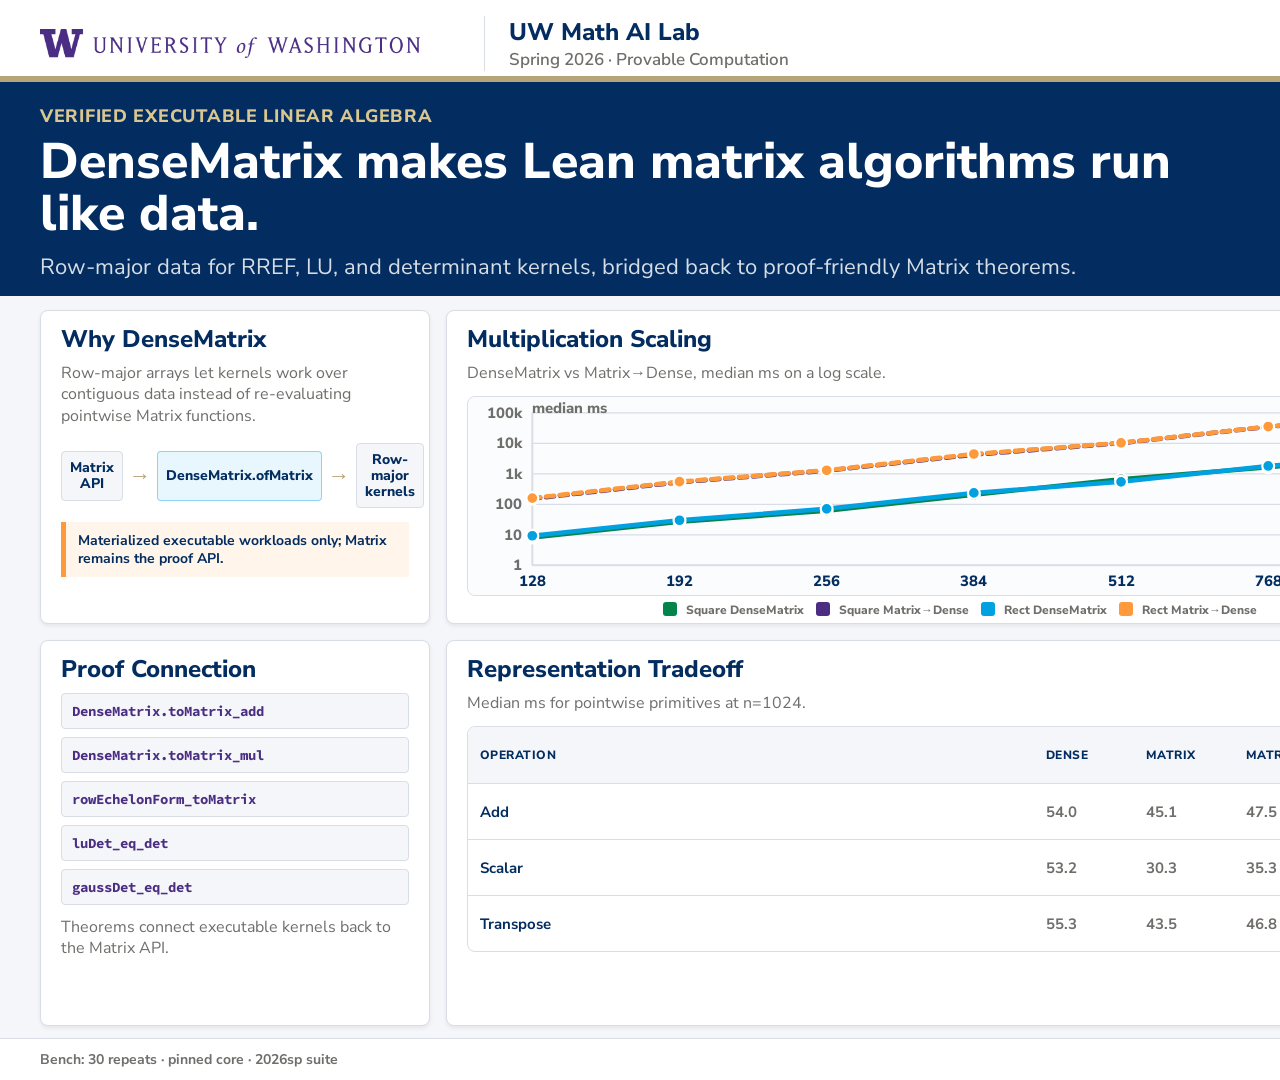
==== index.html @ 8cc52967 "Clarify tradeoff table units" ====
<!doctype html>
<html lang="en">
  <head>
    <meta charset="utf-8" />
    <meta name="viewport" content="width=device-width, initial-scale=1" />
    <title>DenseMatrix Poster, UW 2026 Spring</title>
    <link rel="stylesheet" href="./styles.css" />
  </head>
  <body>
    <main class="poster">
      <header class="topbar">
        <img
          class="uw-signature"
          src="./assets/uw-signature-left-purple.png"
          alt="University of Washington"
        />
        <div class="lab-block">
          <div class="lab-title">UW Math AI Lab</div>
          <div class="lab-meta">Spring 2026 · Provable Computation</div>
        </div>
      </header>

      <section class="hero">
        <div>
          <p class="eyebrow">Verified executable linear algebra</p>
          <h1>DenseMatrix makes Lean matrix algorithms run like data.</h1>
          <p class="subtitle">
            Row-major data for RREF, LU, and determinant kernels, bridged back
            to proof-friendly Matrix theorems.
          </p>
        </div>
        <div class="authors">
          <div class="authors-copy">
            <div class="authors-label">Team</div>
            <div>Annis Wu · Joseph Qian · Junye Ji · Veer Shukla</div>
            <div class="mentor">Mentor: Dhruv Bhatia</div>
          </div>
          <a
            class="poster-qr"
            href="https://jjyyy-jjy.github.io/uw-math-ai-densematrix-poster-2026sp/artifact.html"
            aria-label="Open the public DenseMatrix poster artifact"
          >
            <img src="./assets/public-artifact-qr.svg" alt="" />
            <span>Scan for artifact</span>
          </a>
        </div>
      </section>

      <section class="dashboard-grid">
        <article class="panel claim-panel">
          <h2>Why DenseMatrix</h2>
          <p>
            Row-major arrays let kernels work over contiguous data instead of
            re-evaluating pointwise Matrix functions.
          </p>
          <div class="pipeline" aria-label="DenseMatrix proof and execution pipeline">
            <div class="pipe-node">Matrix API</div>
            <div class="pipe-arrow">→</div>
            <div class="pipe-node accent">DenseMatrix.ofMatrix</div>
            <div class="pipe-arrow">→</div>
            <div class="pipe-node">Row-major kernels</div>
            <div class="pipe-arrow">→</div>
            <div class="pipe-node success">toMatrix theorems</div>
          </div>
          <div class="callout">
            Materialized executable workloads only; Matrix remains the proof API.
          </div>
        </article>

        <article class="panel chart-panel">
          <div class="section-head">
            <div>
              <h2>Multiplication Scaling</h2>
              <p>DenseMatrix vs Matrix→Dense, median ms on a log scale.</p>
            </div>
            <div id="speedup-range" class="metric-pill">--x</div>
          </div>
          <div id="comparison-chart" class="chart-shell"></div>
          <div class="legend">
            <span><i class="legend-square-dense"></i> Square DenseMatrix</span>
            <span><i class="legend-square-materialized"></i> Square Matrix→Dense</span>
            <span><i class="legend-rect-dense"></i> Rect DenseMatrix</span>
            <span><i class="legend-rect-materialized"></i> Rect Matrix→Dense</span>
          </div>
        </article>

        <article class="panel metrics-panel">
          <h2>Benchmark Scope</h2>
          <div class="metric-list">
            <div>
              <span class="metric-number" id="metric-records">--</span>
              <span class="metric-label">records</span>
            </div>
            <div>
              <span class="metric-number" id="metric-materialized">--</span>
              <span class="metric-label">materialized cases</span>
            </div>
            <div>
              <span class="metric-number" id="metric-max-size">--</span>
              <span class="metric-label">max rows</span>
            </div>
          </div>
          <table class="protocol-table">
            <tbody>
              <tr><th>Protocol</th><td>30 repeats · 5 warmups</td></tr>
              <tr><th>Sizes</th><td>16, 32, 64, 96, 128, 192, 256</td></tr>
              <tr><th>Stress</th><td>384, 512, 768, 1024</td></tr>
              <tr><th>Machine</th><td>pinned core · environment archived</td></tr>
            </tbody>
          </table>
        </article>

        <article class="panel theorem-panel">
          <h2>Proof Connection</h2>
          <div class="theorem-grid">
            <code>DenseMatrix.toMatrix_add</code>
            <code>DenseMatrix.toMatrix_mul</code>
            <code>rowEchelonForm_toMatrix</code>
            <code>luDet_eq_det</code>
            <code>gaussDet_eq_det</code>
          </div>
          <p>
            Theorems connect executable kernels back to the Matrix API.
          </p>
        </article>

        <article class="panel algorithms-panel">
          <div class="section-head">
            <div>
              <h2>Algorithm Kernels</h2>
              <p>Representative Rat kernels at n=128.</p>
            </div>
          </div>
          <div id="algorithm-table" class="algorithm-table"></div>
        </article>

        <article class="panel export-panel">
          <h2>Representation Tradeoff</h2>
          <p>Median ms for pointwise primitives at n=1024.</p>
          <div id="tradeoff-table" class="tradeoff-table"></div>
        </article>
      </section>

      <footer class="footer">
        <span id="source-line">No benchmark bundle loaded.</span>
      </footer>
    </main>

    <script src="./data/poster-data.js"></script>
    <script src="./poster.js"></script>
  </body>
</html>
---- styles.css ----
@import url("https://fonts.googleapis.com/css2?family=Nunito+Sans:wght@400;600;700;800&family=Source+Code+Pro:wght@500;600&display=swap");

:root {
  --uw-purple: #4b2e83;
  --uw-gold: #b7a57a;
  --cloud-blue: #00a1e0;
  --navy: #032d60;
  --cloud-gray: #f4f6f9;
  --white: #ffffff;
  --text: #032d60;
  --muted: #706e6b;
  --border: #d8dde6;
  --green: #04844b;
  --orange: #ff9a3c;
  --red: #c23934;
  --shadow: 0 2px 4px rgba(0, 0, 0, 0.07);
}

@page {
  size: 20in 11.25in;
  margin: 0;
}

* {
  box-sizing: border-box;
}

body {
  margin: 0;
  background: #d8dde6;
  color: var(--text);
  font-family: "Nunito Sans", Arial, sans-serif;
}

.poster {
  width: 1920px;
  height: 1080px;
  overflow: hidden;
  background: var(--white);
  display: grid;
  grid-template-rows: 82px 214px 1fr 42px;
}

.topbar {
  display: grid;
  grid-template-columns: 420px 1fr;
  align-items: center;
  gap: 24px;
  padding: 16px 40px;
  border-bottom: 6px solid var(--uw-gold);
  background: var(--white);
}

.uw-signature {
  width: 380px;
  height: auto;
  display: block;
}

.lab-block {
  padding-left: 24px;
  border-left: 1px solid var(--border);
}

.lab-title {
  font-size: 24px;
  font-weight: 800;
}

.lab-meta {
  font-size: 17px;
  color: var(--muted);
  font-weight: 600;
}

.metric-pill {
  min-width: 172px;
  height: 38px;
  display: inline-flex;
  align-items: center;
  justify-content: center;
  border: 1px solid var(--border);
  border-radius: 4px;
  background: var(--cloud-gray);
  color: var(--navy);
  font-size: 16px;
  font-weight: 800;
}

.hero {
  display: grid;
  grid-template-columns: 1fr 456px;
  gap: 38px;
  padding: 22px 40px 24px;
  background: var(--navy);
  color: var(--white);
}

.eyebrow {
  margin: 0 0 8px;
  color: #d9c78f;
  font-size: 18px;
  font-weight: 800;
  text-transform: uppercase;
  letter-spacing: 0.04em;
}

h1,
h2,
p {
  margin: 0;
}

h1 {
  max-width: 1160px;
  font-size: 50px;
  line-height: 1.03;
  font-weight: 800;
  letter-spacing: 0;
}

.subtitle {
  max-width: 1220px;
  margin-top: 14px;
  color: rgba(255, 255, 255, 0.84);
  font-size: 22px;
  line-height: 1.28;
}

.authors {
  align-self: end;
  display: grid;
  grid-template-columns: minmax(0, 1fr) 112px;
  align-items: center;
  gap: 16px;
  padding: 14px 18px;
  border: 1px solid rgba(255, 255, 255, 0.24);
  border-radius: 8px;
  background: rgba(255, 255, 255, 0.08);
  font-size: 19px;
  line-height: 1.28;
  font-weight: 700;
}

.authors-copy {
  min-width: 0;
}

.authors-label {
  margin-bottom: 5px;
  color: #d9c78f;
  font-size: 14px;
  font-weight: 800;
  text-transform: uppercase;
  letter-spacing: 0.05em;
}

.mentor {
  margin-top: 7px;
  color: rgba(255, 255, 255, 0.74);
  font-size: 18px;
  font-weight: 600;
}

.poster-qr {
  display: grid;
  gap: 6px;
  justify-items: center;
  color: rgba(255, 255, 255, 0.88);
  font-size: 11px;
  line-height: 1.05;
  font-weight: 800;
  text-align: center;
  text-decoration: none;
  text-transform: uppercase;
  letter-spacing: 0.04em;
}

.poster-qr img {
  width: 104px;
  height: 104px;
  padding: 5px;
  border: 1px solid rgba(255, 255, 255, 0.34);
  border-radius: 6px;
  background: var(--white);
}

.dashboard-grid {
  display: grid;
  grid-template-columns: 390px 1fr 390px;
  grid-template-rows: 314px minmax(0, 1fr);
  gap: 16px;
  padding: 14px 40px 12px;
  background: var(--cloud-gray);
}

.panel {
  min-width: 0;
  min-height: 0;
  border: 1px solid var(--border);
  border-radius: 8px;
  background: var(--white);
  box-shadow: var(--shadow);
  padding: 16px 20px;
  overflow: hidden;
}

.panel h2 {
  margin-bottom: 10px;
  color: var(--navy);
  font-size: 24px;
  line-height: 1.08;
  font-weight: 800;
}

.panel p {
  color: var(--muted);
  font-size: 16px;
  line-height: 1.34;
}

.claim-panel {
  grid-column: 1;
  grid-row: 1;
}

.chart-panel {
  grid-column: 2;
  grid-row: 1;
}

.metrics-panel {
  grid-column: 3;
  grid-row: 1;
}

.theorem-panel {
  grid-column: 1;
  grid-row: 2;
}

.algorithms-panel {
  grid-column: 3;
  grid-row: 2;
}

.export-panel {
  grid-column: 2;
  grid-row: 2;
}

.pipeline {
  display: grid;
  grid-template-columns: 1fr 22px 1.25fr 22px 1.1fr 22px 1.1fr;
  align-items: center;
  gap: 6px;
  margin: 16px 0 14px;
}

.pipe-node {
  min-height: 50px;
  display: flex;
  align-items: center;
  justify-content: center;
  padding: 8px;
  border: 1px solid var(--border);
  border-radius: 4px;
  background: var(--cloud-gray);
  color: var(--navy);
  font-size: 14px;
  line-height: 1.12;
  font-weight: 800;
  text-align: center;
}

.pipe-node.accent {
  border-color: rgba(0, 161, 224, 0.4);
  background: rgba(0, 161, 224, 0.09);
}

.pipe-node.success {
  border-color: rgba(4, 132, 75, 0.35);
  background: rgba(4, 132, 75, 0.08);
}

.pipe-arrow {
  color: var(--uw-gold);
  font-size: 22px;
  font-weight: 800;
  text-align: center;
}

.callout {
  padding: 10px 12px;
  border-left: 5px solid var(--orange);
  background: rgba(255, 154, 60, 0.1);
  color: var(--navy);
  font-size: 14px;
  line-height: 1.25;
  font-weight: 700;
}

.section-head {
  display: flex;
  align-items: flex-start;
  justify-content: space-between;
  gap: 18px;
}

.chart-shell {
  width: 100%;
  height: 200px;
  margin-top: 12px;
  border: 1px solid var(--border);
  border-radius: 8px;
  background: #fbfcfe;
}

.chart-shell svg {
  width: 100%;
  height: 100%;
  display: block;
}

.legend {
  display: flex;
  justify-content: center;
  gap: 12px;
  margin-top: 6px;
  color: var(--muted);
  font-size: 12px;
  font-weight: 800;
}

.legend i {
  width: 14px;
  height: 14px;
  display: inline-block;
  margin-right: 6px;
  border-radius: 3px;
  vertical-align: -2px;
}

.legend-square-dense {
  background: var(--green);
}

.legend-square-materialized {
  background: var(--uw-purple);
}

.legend-rect-dense {
  background: var(--cloud-blue);
}

.legend-rect-materialized {
  background: var(--orange);
}

.metric-list {
  display: grid;
  grid-template-columns: repeat(3, 1fr);
  gap: 8px;
  margin: 12px 0 14px;
}

.metric-list > div {
  min-width: 0;
  padding: 12px 7px;
  border: 1px solid var(--border);
  border-radius: 8px;
  background: var(--cloud-gray);
}

.metric-number {
  display: block;
  color: var(--uw-purple);
  font-size: 31px;
  line-height: 1;
  font-weight: 800;
}

.metric-label {
  display: block;
  margin-top: 5px;
  color: var(--muted);
  font-size: 11px;
  line-height: 1.12;
  font-weight: 800;
  text-transform: uppercase;
  letter-spacing: 0.04em;
}

.protocol-table {
  width: 100%;
  border-collapse: collapse;
  font-size: 14px;
  line-height: 1.25;
}

.protocol-table th,
.protocol-table td {
  padding: 7px 0;
  border-top: 1px solid var(--border);
  vertical-align: top;
}

.protocol-table th {
  width: 112px;
  color: var(--navy);
  font-weight: 800;
  text-align: left;
}

.protocol-table td {
  color: var(--muted);
  font-weight: 700;
}

.theorem-grid {
  display: grid;
  gap: 8px;
  margin: 10px 0 12px;
}

code,
pre {
  font-family: "Source Code Pro", ui-monospace, SFMono-Regular, Menlo, monospace;
}

.theorem-grid code {
  padding: 8px 10px;
  border: 1px solid var(--border);
  border-radius: 4px;
  background: var(--cloud-gray);
  color: var(--uw-purple);
  font-size: 14px;
  font-weight: 700;
}

.algorithm-table {
  margin-top: 8px;
}

.algorithm-row {
  display: grid;
  grid-template-columns: minmax(0, 1fr) 92px;
  gap: 10px;
  align-items: center;
  min-height: 38px;
  border-top: 1px solid var(--border);
  color: var(--muted);
  font-size: 15px;
  font-weight: 700;
}

.algorithm-row:first-child {
  border-top: 0;
}

.algorithm-row strong {
  color: var(--navy);
  overflow: hidden;
  text-overflow: ellipsis;
  white-space: nowrap;
}

.algorithm-row span {
  justify-self: end;
}

.tradeoff-table {
  margin-top: 12px;
  border: 1px solid var(--border);
  border-radius: 8px;
  overflow: hidden;
}

.tradeoff-row {
  display: grid;
  grid-template-columns: 1fr 92px 92px 112px 74px;
  gap: 8px;
  align-items: center;
  min-height: 56px;
  padding: 0 12px;
  border-top: 1px solid var(--border);
  color: var(--muted);
  font-size: 15px;
  font-weight: 700;
}

.tradeoff-row:first-child {
  border-top: 0;
  background: var(--cloud-gray);
  color: var(--navy);
  font-size: 12px;
  font-weight: 800;
  text-transform: uppercase;
  letter-spacing: 0.04em;
}

.tradeoff-row strong {
  color: var(--navy);
}

.footer {
  display: flex;
  align-items: center;
  justify-content: space-between;
  gap: 24px;
  padding: 0 40px;
  border-top: 1px solid var(--border);
  color: var(--muted);
  font-size: 14px;
  font-weight: 700;
  background: var(--white);
}

.artifact-body {
  min-height: 100vh;
  background: var(--cloud-gray);
}

.artifact-page {
  max-width: 1160px;
  margin: 0 auto;
  padding: 32px;
  color: var(--navy);
}

.artifact-header {
  display: grid;
  grid-template-columns: 390px 1fr;
  align-items: center;
  gap: 32px;
  padding: 22px 26px;
  border-bottom: 6px solid var(--uw-gold);
  border-radius: 8px 8px 0 0;
  background: var(--white);
  box-shadow: var(--shadow);
}

.artifact-hero {
  padding: 44px 48px;
  background: var(--navy);
  color: var(--white);
}

.artifact-hero h1 {
  max-width: 900px;
}

.artifact-links {
  display: grid;
  grid-template-columns: repeat(3, 1fr);
  gap: 16px;
  padding: 24px;
  border: 1px solid var(--border);
  border-top: 0;
  border-radius: 0 0 8px 8px;
  background: var(--white);
  box-shadow: var(--shadow);
}

.artifact-links a {
  min-height: 132px;
  display: grid;
  align-content: start;
  gap: 12px;
  padding: 18px;
  border: 1px solid var(--border);
  border-radius: 8px;
  background: var(--cloud-gray);
  color: var(--navy);
  text-decoration: none;
}

.artifact-links strong {
  font-size: 22px;
  line-height: 1.1;
}

.artifact-links span {
  color: var(--muted);
  font-size: 16px;
  line-height: 1.32;
  font-weight: 700;
}

@media (max-width: 760px) {
  .artifact-page {
    padding: 12px;
  }

  .artifact-header {
    grid-template-columns: 1fr;
    gap: 14px;
    padding: 18px;
  }

  .artifact-header .uw-signature {
    width: min(100%, 340px);
  }

  .artifact-hero {
    padding: 28px 20px;
  }

  .artifact-hero h1 {
    font-size: 38px;
    line-height: 1.06;
  }

  .artifact-hero .subtitle {
    font-size: 19px;
  }

  .artifact-links {
    grid-template-columns: 1fr;
    padding: 16px;
  }

  .artifact-links a {
    min-height: 106px;
  }
}

@media print {
  body {
    background: var(--white);
  }

  .poster {
    width: 20in;
    height: 11.25in;
  }
}
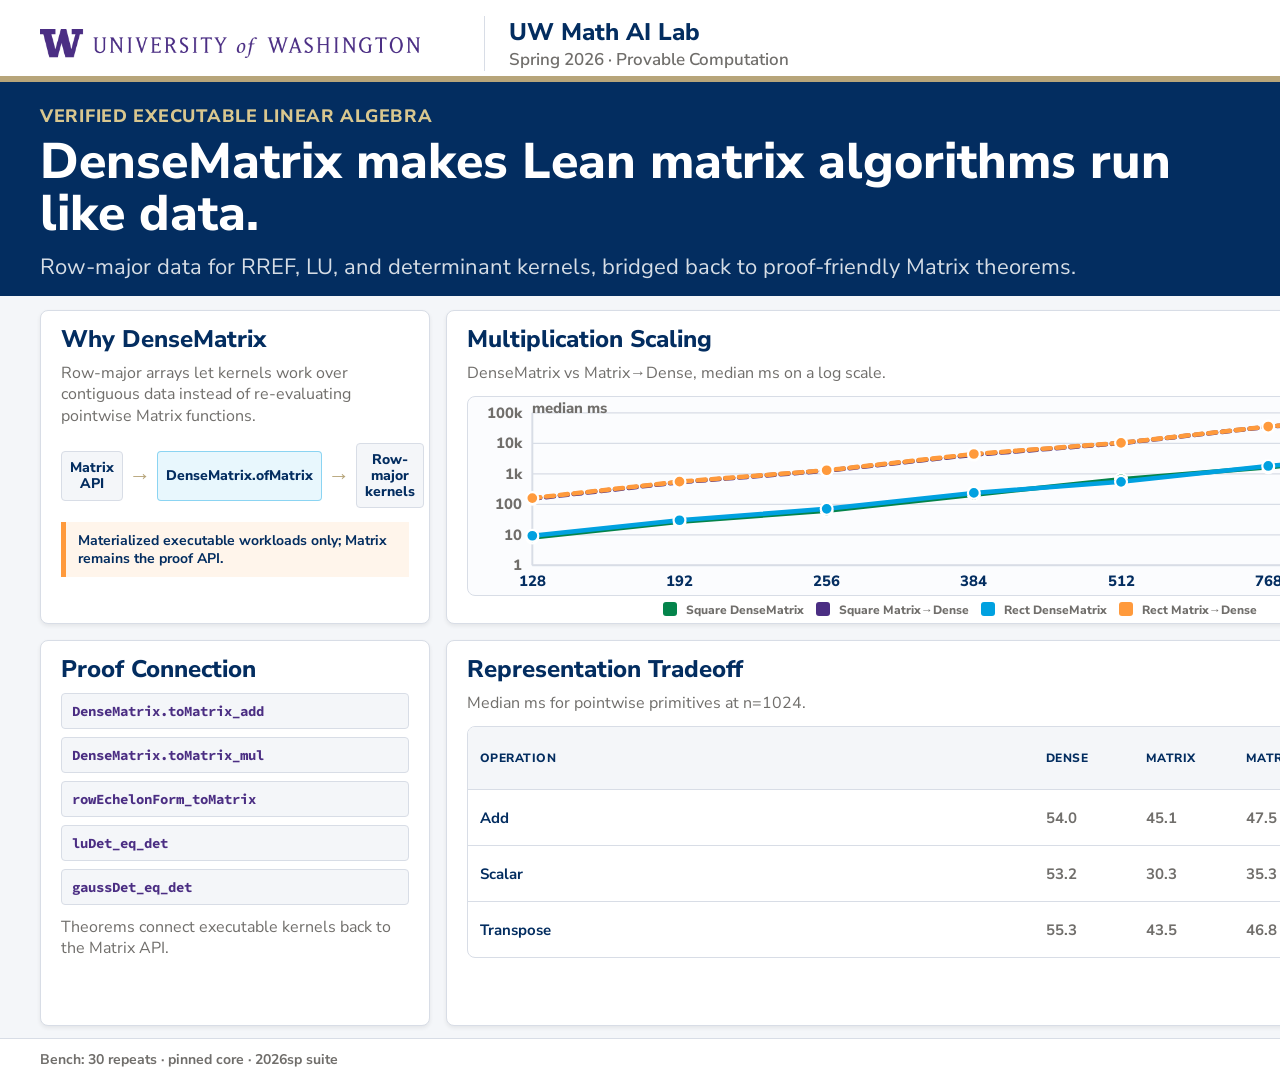
==== commit 0d0d97fb: "Clarify algorithm kernel wording" ====
--- a/index.html
+++ b/index.html
@@ -128,7 +128,7 @@
           <div class="section-head">
             <div>
               <h2>Algorithm Kernels</h2>
-              <p>Representative Rat kernels at n=128.</p>
+              <p>Representative rational kernels at n=128.</p>
             </div>
           </div>
           <div id="algorithm-table" class="algorithm-table"></div>
--- a/styles.css
+++ b/styles.css
@@ -494,7 +494,11 @@
   background: var(--cloud-gray);
   color: var(--navy);
   font-size: 12px;
-  font-weight: 800;
+  line-height: 1.18;
+  font-weight: 800;
+  min-height: 62px;
+  padding-top: 8px;
+  padding-bottom: 8px;
   text-transform: uppercase;
   letter-spacing: 0.04em;
 }
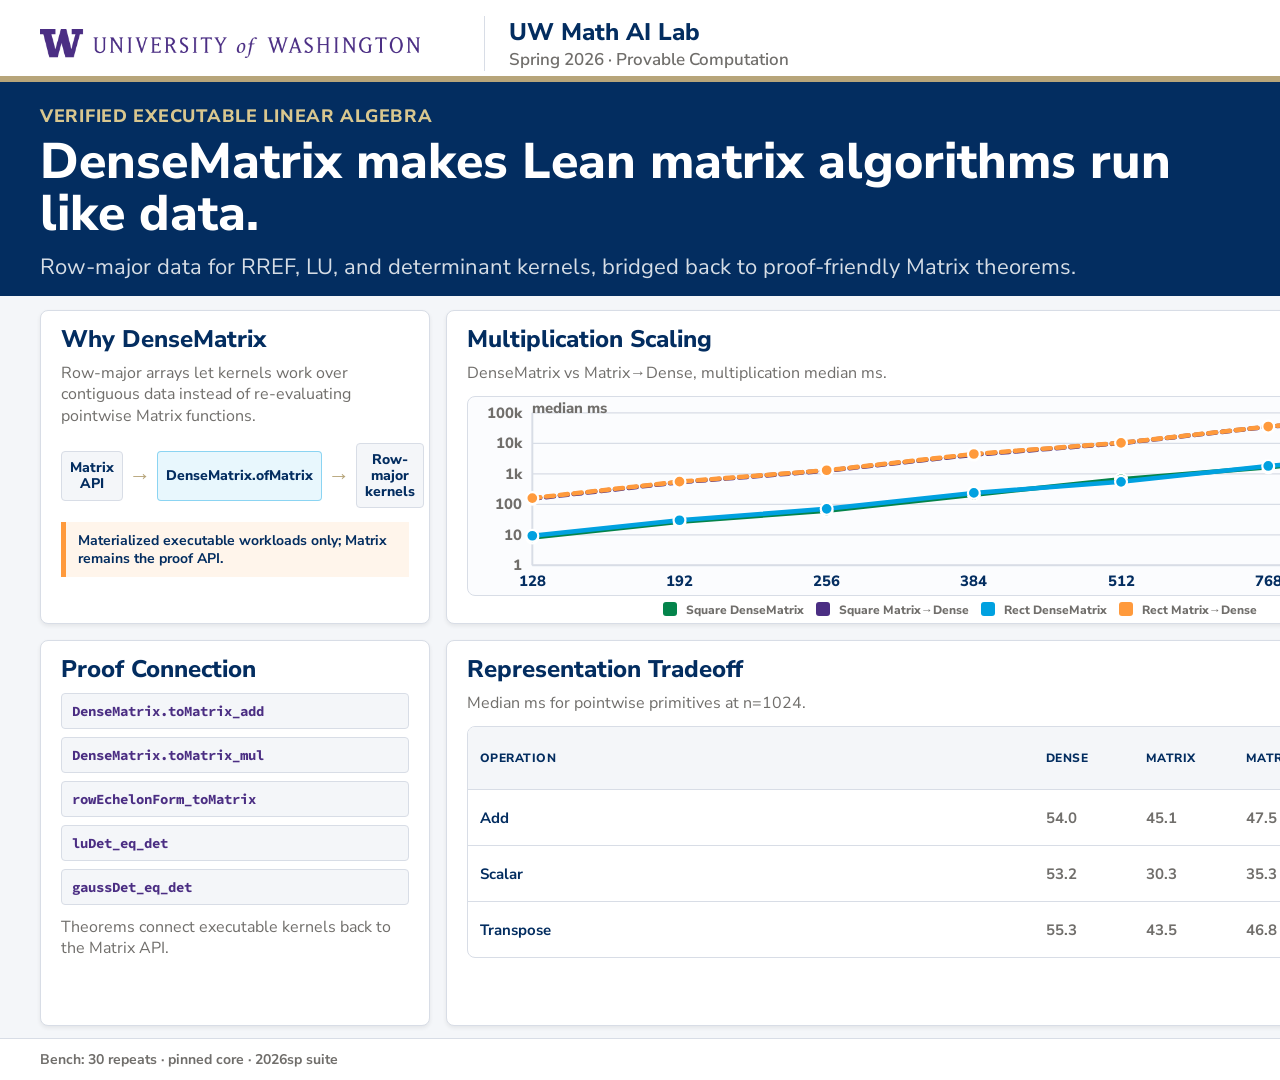
==== commit 2324782e: "Clarify multiplication chart subtitle" ====
--- a/index.html
+++ b/index.html
@@ -71,7 +71,7 @@
           <div class="section-head">
             <div>
               <h2>Multiplication Scaling</h2>
-              <p>DenseMatrix vs Matrix→Dense, median ms on a log scale.</p>
+              <p>DenseMatrix vs Matrix→Dense, multiplication median ms.</p>
             </div>
             <div id="speedup-range" class="metric-pill">--x</div>
           </div>
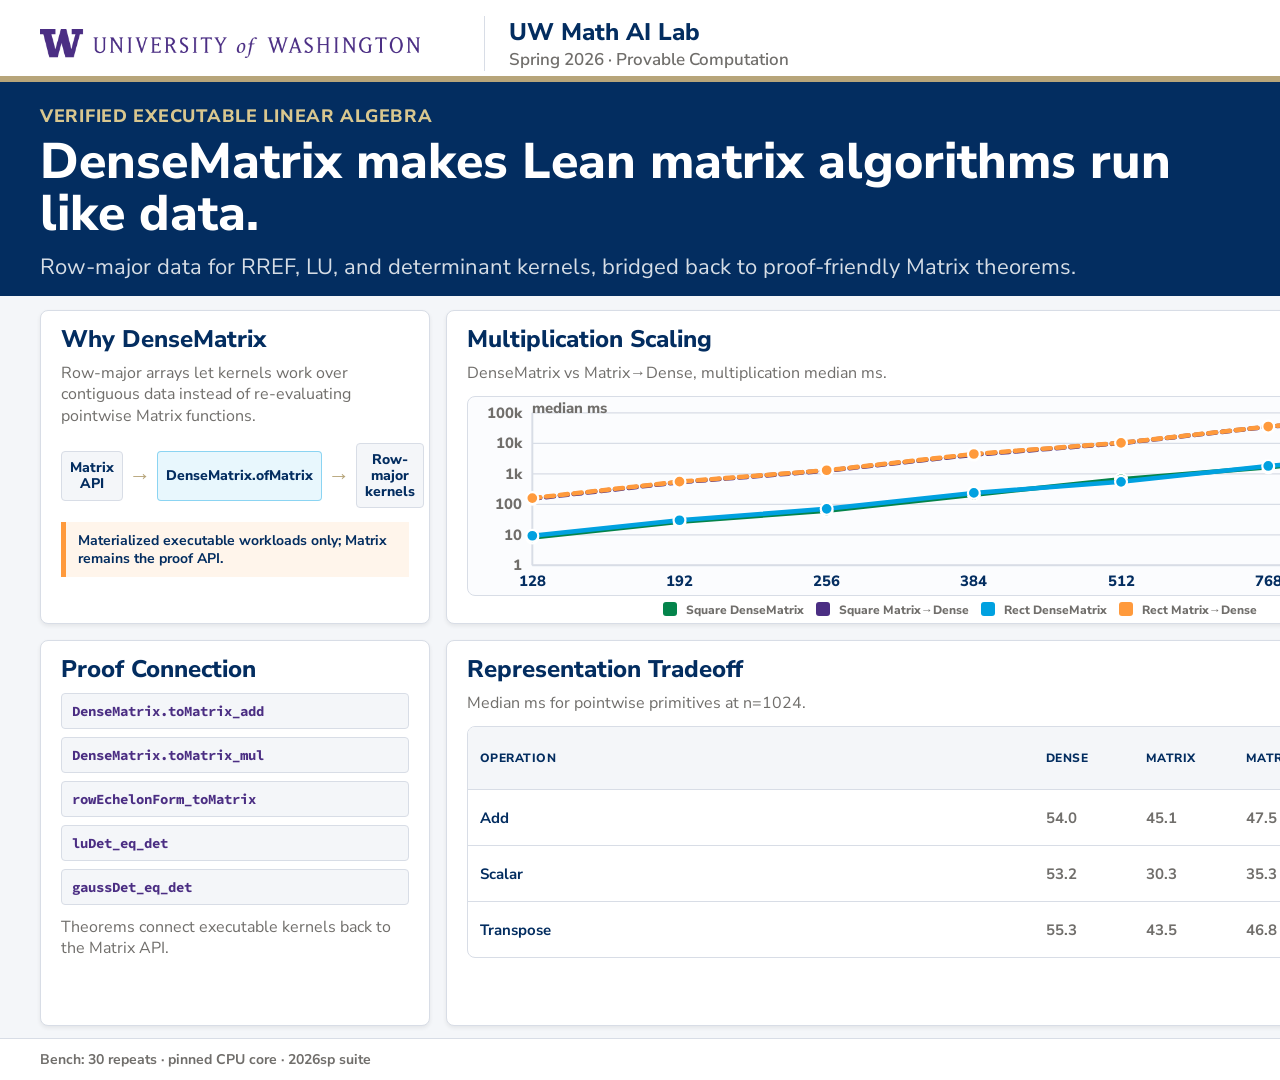
==== commit 96bc13d2: "Clarify max extent metric" ====
--- a/index.html
+++ b/index.html
@@ -97,7 +97,7 @@
             </div>
             <div>
               <span class="metric-number" id="metric-max-size">--</span>
-              <span class="metric-label">max rows</span>
+              <span class="metric-label">max extent</span>
             </div>
           </div>
           <table class="protocol-table">
@@ -105,7 +105,7 @@
               <tr><th>Protocol</th><td>30 repeats · 5 warmups</td></tr>
               <tr><th>Sizes</th><td>16, 32, 64, 96, 128, 192, 256</td></tr>
               <tr><th>Stress</th><td>384, 512, 768, 1024</td></tr>
-              <tr><th>Machine</th><td>pinned core · environment archived</td></tr>
+              <tr><th>Machine</th><td>pinned CPU core · archived environment</td></tr>
             </tbody>
           </table>
         </article>
--- a/styles.css
+++ b/styles.css
@@ -406,7 +406,7 @@
 }
 
 .protocol-table th {
-  width: 112px;
+  width: 92px;
   color: var(--navy);
   font-weight: 800;
   text-align: left;
@@ -414,6 +414,7 @@
 
 .protocol-table td {
   color: var(--muted);
+  font-size: 13px;
   font-weight: 700;
 }
 
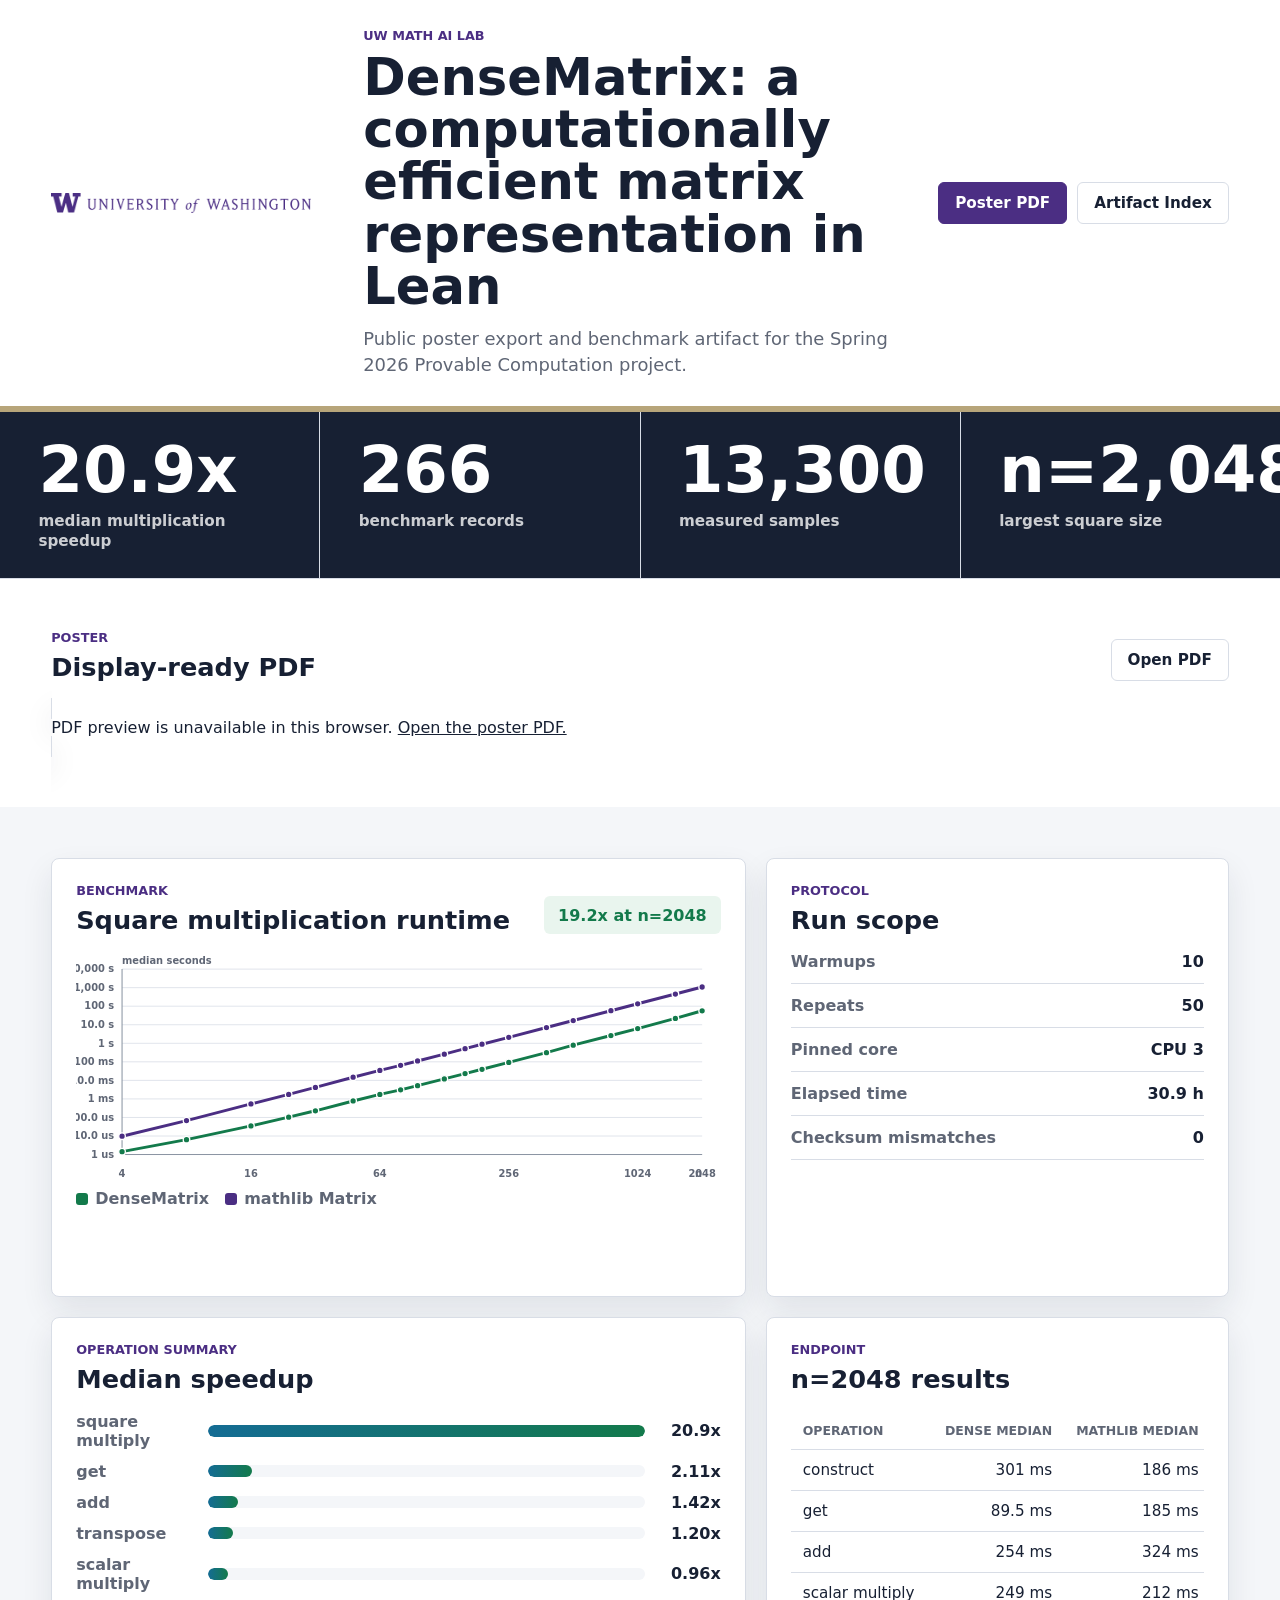
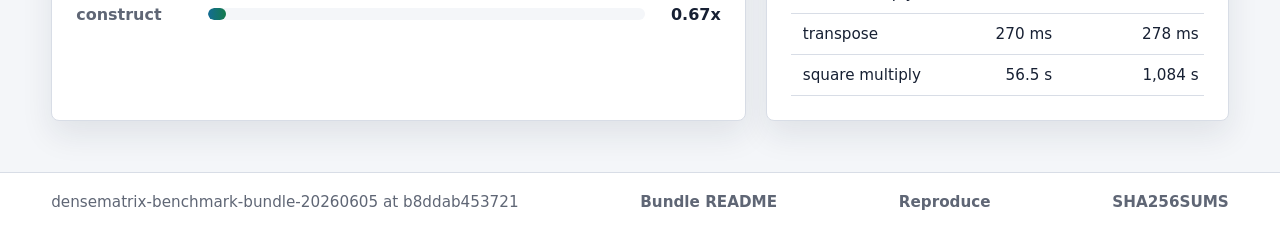
==== commit 9ca2dd21: "Refactor styles.css: Update color variables, improve layout, and enhance typography for better reada" ====
--- a/index.html
+++ b/index.html
@@ -7,144 +7,110 @@
     <link rel="stylesheet" href="./styles.css" />
   </head>
   <body>
-    <main class="poster">
-      <header class="topbar">
-        <img
-          class="uw-signature"
-          src="./assets/uw-signature-left-purple.png"
-          alt="University of Washington"
-        />
-        <div class="lab-block">
-          <div class="lab-title">UW Math AI Lab</div>
-          <div class="lab-meta">Spring 2026 · Provable Computation</div>
+    <header class="site-header">
+      <img
+        class="uw-signature"
+        src="./assets/uw-signature-left-purple.png"
+        alt="University of Washington"
+      />
+      <div class="header-copy">
+        <p class="eyebrow">UW Math AI Lab</p>
+        <h1>DenseMatrix: a computationally efficient matrix representation in Lean</h1>
+        <p class="lead">
+          Public poster export and benchmark artifact for the Spring 2026
+          Provable Computation project.
+        </p>
+      </div>
+      <nav class="header-actions" aria-label="Primary links">
+        <a class="button primary" href="./densematrix-poster-2026sp.pdf">Poster PDF</a>
+        <a class="button" href="./artifact.html">Artifact Index</a>
+      </nav>
+    </header>
+
+    <main>
+      <section class="summary-band" aria-label="Benchmark summary">
+        <div class="metric">
+          <span id="metric-speedup">--x</span>
+          <strong>median multiplication speedup</strong>
         </div>
-      </header>
-
-      <section class="hero">
-        <div>
-          <p class="eyebrow">Verified executable linear algebra</p>
-          <h1>DenseMatrix makes Lean matrix algorithms run like data.</h1>
-          <p class="subtitle">
-            Row-major data for RREF, LU, and determinant kernels, bridged back
-            to proof-friendly Matrix theorems.
-          </p>
+        <div class="metric">
+          <span id="metric-records">--</span>
+          <strong>benchmark records</strong>
         </div>
-        <div class="authors">
-          <div class="authors-copy">
-            <div class="authors-label">Team</div>
-            <div>Annis Wu · Joseph Qian · Junye Ji · Veer Shukla</div>
-            <div class="mentor">Mentor: Dhruv Bhatia</div>
-          </div>
-          <a
-            class="poster-qr"
-            href="https://jjyyy-jjy.github.io/uw-math-ai-densematrix-poster-2026sp/artifact.html"
-            aria-label="Open the public DenseMatrix poster artifact"
-          >
-            <img src="./assets/public-artifact-qr.svg" alt="" />
-            <span>Scan for artifact</span>
-          </a>
+        <div class="metric">
+          <span id="metric-samples">--</span>
+          <strong>measured samples</strong>
+        </div>
+        <div class="metric">
+          <span id="metric-max-n">--</span>
+          <strong>largest square size</strong>
         </div>
       </section>
 
-      <section class="dashboard-grid">
-        <article class="panel claim-panel">
-          <h2>Why DenseMatrix</h2>
+      <section class="poster-frame" aria-label="Poster preview">
+        <div class="section-heading">
+          <div>
+            <p class="eyebrow">Poster</p>
+            <h2>Display-ready PDF</h2>
+          </div>
+          <a class="button" href="./densematrix-poster-2026sp.pdf">Open PDF</a>
+        </div>
+        <object
+          class="pdf-object"
+          data="./densematrix-poster-2026sp.pdf"
+          type="application/pdf"
+        >
           <p>
-            Row-major arrays let kernels work over contiguous data instead of
-            re-evaluating pointwise Matrix functions.
+            PDF preview is unavailable in this browser.
+            <a href="./densematrix-poster-2026sp.pdf">Open the poster PDF.</a>
           </p>
-          <div class="pipeline" aria-label="DenseMatrix proof and execution pipeline">
-            <div class="pipe-node">Matrix API</div>
-            <div class="pipe-arrow">→</div>
-            <div class="pipe-node accent">DenseMatrix.ofMatrix</div>
-            <div class="pipe-arrow">→</div>
-            <div class="pipe-node">Row-major kernels</div>
-            <div class="pipe-arrow">→</div>
-            <div class="pipe-node success">toMatrix theorems</div>
+        </object>
+      </section>
+
+      <section class="content-grid" aria-label="Benchmark details">
+        <article class="panel wide-panel">
+          <div class="section-heading">
+            <div>
+              <p class="eyebrow">Benchmark</p>
+              <h2>Square multiplication runtime</h2>
+            </div>
+            <span id="metric-endpoint" class="status-pill">--x at n=2048</span>
           </div>
-          <div class="callout">
-            Materialized executable workloads only; Matrix remains the proof API.
-          </div>
+          <div id="runtime-chart" class="chart-shell"></div>
         </article>
 
-        <article class="panel chart-panel">
-          <div class="section-head">
-            <div>
-              <h2>Multiplication Scaling</h2>
-              <p>DenseMatrix vs Matrix→Dense, multiplication median ms.</p>
-            </div>
-            <div id="speedup-range" class="metric-pill">--x</div>
-          </div>
-          <div id="comparison-chart" class="chart-shell"></div>
-          <div class="legend">
-            <span><i class="legend-square-dense"></i> Square DenseMatrix</span>
-            <span><i class="legend-square-materialized"></i> Square Matrix→Dense</span>
-            <span><i class="legend-rect-dense"></i> Rect DenseMatrix</span>
-            <span><i class="legend-rect-materialized"></i> Rect Matrix→Dense</span>
-          </div>
+        <article class="panel">
+          <p class="eyebrow">Protocol</p>
+          <h2>Run scope</h2>
+          <dl class="fact-list">
+            <div><dt>Warmups</dt><dd id="fact-warmups">--</dd></div>
+            <div><dt>Repeats</dt><dd id="fact-repeats">--</dd></div>
+            <div><dt>Pinned core</dt><dd id="fact-core">--</dd></div>
+            <div><dt>Elapsed time</dt><dd id="fact-hours">--</dd></div>
+            <div><dt>Checksum mismatches</dt><dd id="fact-mismatches">--</dd></div>
+          </dl>
         </article>
 
-        <article class="panel metrics-panel">
-          <h2>Benchmark Scope</h2>
-          <div class="metric-list">
-            <div>
-              <span class="metric-number" id="metric-records">--</span>
-              <span class="metric-label">records</span>
-            </div>
-            <div>
-              <span class="metric-number" id="metric-materialized">--</span>
-              <span class="metric-label">materialized cases</span>
-            </div>
-            <div>
-              <span class="metric-number" id="metric-max-size">--</span>
-              <span class="metric-label">max extent</span>
-            </div>
-          </div>
-          <table class="protocol-table">
-            <tbody>
-              <tr><th>Protocol</th><td>30 repeats · 5 warmups</td></tr>
-              <tr><th>Sizes</th><td>16, 32, 64, 96, 128, 192, 256</td></tr>
-              <tr><th>Stress</th><td>384, 512, 768, 1024</td></tr>
-              <tr><th>Machine</th><td>pinned CPU core · archived environment</td></tr>
-            </tbody>
-          </table>
+        <article class="panel">
+          <p class="eyebrow">Operation summary</p>
+          <h2>Median speedup</h2>
+          <div id="operation-summary" class="bar-list"></div>
         </article>
 
-        <article class="panel theorem-panel">
-          <h2>Proof Connection</h2>
-          <div class="theorem-grid">
-            <code>DenseMatrix.toMatrix_add</code>
-            <code>DenseMatrix.toMatrix_mul</code>
-            <code>rowEchelonForm_toMatrix</code>
-            <code>luDet_eq_det</code>
-            <code>gaussDet_eq_det</code>
-          </div>
-          <p>
-            Theorems connect executable kernels back to the Matrix API.
-          </p>
-        </article>
-
-        <article class="panel algorithms-panel">
-          <div class="section-head">
-            <div>
-              <h2>Algorithm Kernels</h2>
-              <p>Representative rational kernels at n=128.</p>
-            </div>
-          </div>
-          <div id="algorithm-table" class="algorithm-table"></div>
-        </article>
-
-        <article class="panel export-panel">
-          <h2>Representation Tradeoff</h2>
-          <p>Median ms for pointwise primitives at n=1024.</p>
-          <div id="tradeoff-table" class="tradeoff-table"></div>
+        <article class="panel wide-panel">
+          <p class="eyebrow">Endpoint</p>
+          <h2>n=2048 results</h2>
+          <div id="endpoint-table" class="table-wrap"></div>
         </article>
       </section>
+    </main>
 
-      <footer class="footer">
-        <span id="source-line">No benchmark bundle loaded.</span>
-      </footer>
-    </main>
+    <footer class="site-footer">
+      <span id="source-line">Loading benchmark artifact.</span>
+      <a href="./densematrix-benchmark-bundle-20260605/README.md">Bundle README</a>
+      <a href="./REPRODUCE.md">Reproduce</a>
+      <a href="./SHA256SUMS">SHA256SUMS</a>
+    </footer>
 
     <script src="./data/poster-data.js"></script>
     <script src="./poster.js"></script>
--- a/styles.css
+++ b/styles.css
@@ -1,108 +1,79 @@
-@import url("https://fonts.googleapis.com/css2?family=Nunito+Sans:wght@400;600;700;800&family=Source+Code+Pro:wght@500;600&display=swap");
-
 :root {
-  --uw-purple: #4b2e83;
-  --uw-gold: #b7a57a;
-  --cloud-blue: #00a1e0;
-  --navy: #032d60;
-  --cloud-gray: #f4f6f9;
-  --white: #ffffff;
-  --text: #032d60;
-  --muted: #706e6b;
-  --border: #d8dde6;
-  --green: #04844b;
-  --orange: #ff9a3c;
-  --red: #c23934;
-  --shadow: 0 2px 4px rgba(0, 0, 0, 0.07);
-}
-
-@page {
-  size: 20in 11.25in;
-  margin: 0;
+  --purple: #4b2e83;
+  --gold: #b7a57a;
+  --ink: #172033;
+  --muted: #5f6675;
+  --paper: #ffffff;
+  --wash: #f4f6f9;
+  --line: #d8dde6;
+  --green: #137a4b;
+  --blue: #146c94;
+  --orange: #b86b16;
+  --red: #b42318;
+  --shadow: 0 14px 32px rgba(23, 32, 51, 0.09);
 }
 
 * {
   box-sizing: border-box;
 }
 
+html {
+  background: var(--wash);
+}
+
 body {
   margin: 0;
-  background: #d8dde6;
-  color: var(--text);
-  font-family: "Nunito Sans", Arial, sans-serif;
-}
-
-.poster {
-  width: 1920px;
-  height: 1080px;
-  overflow: hidden;
-  background: var(--white);
-  display: grid;
-  grid-template-rows: 82px 214px 1fr 42px;
-}
-
-.topbar {
-  display: grid;
-  grid-template-columns: 420px 1fr;
-  align-items: center;
-  gap: 24px;
-  padding: 16px 40px;
-  border-bottom: 6px solid var(--uw-gold);
-  background: var(--white);
+  color: var(--ink);
+  font-family:
+    Inter, ui-sans-serif, system-ui, -apple-system, BlinkMacSystemFont, "Segoe UI",
+    sans-serif;
+  letter-spacing: 0;
+}
+
+a {
+  color: inherit;
+}
+
+code {
+  padding: 2px 5px;
+  border: 1px solid var(--line);
+  border-radius: 4px;
+  background: var(--wash);
+  font-family: ui-monospace, SFMono-Regular, Menlo, Consolas, monospace;
+  font-size: 0.92em;
+}
+
+.site-header {
+  display: grid;
+  grid-template-columns: 280px minmax(0, 1fr) auto;
+  gap: 32px;
+  align-items: center;
+  padding: 28px clamp(20px, 4vw, 64px);
+  border-bottom: 6px solid var(--gold);
+  background: var(--paper);
+}
+
+.compact-header {
+  grid-template-columns: 280px minmax(0, 1fr);
 }
 
 .uw-signature {
-  width: 380px;
+  width: 260px;
+  max-width: 100%;
   height: auto;
   display: block;
 }
 
-.lab-block {
-  padding-left: 24px;
-  border-left: 1px solid var(--border);
-}
-
-.lab-title {
-  font-size: 24px;
-  font-weight: 800;
-}
-
-.lab-meta {
-  font-size: 17px;
-  color: var(--muted);
-  font-weight: 600;
-}
-
-.metric-pill {
-  min-width: 172px;
-  height: 38px;
-  display: inline-flex;
-  align-items: center;
-  justify-content: center;
-  border: 1px solid var(--border);
-  border-radius: 4px;
-  background: var(--cloud-gray);
-  color: var(--navy);
-  font-size: 16px;
-  font-weight: 800;
-}
-
-.hero {
-  display: grid;
-  grid-template-columns: 1fr 456px;
-  gap: 38px;
-  padding: 22px 40px 24px;
-  background: var(--navy);
-  color: var(--white);
+.header-copy {
+  min-width: 0;
 }
 
 .eyebrow {
   margin: 0 0 8px;
-  color: #d9c78f;
-  font-size: 18px;
+  color: var(--purple);
+  font-size: 0.8rem;
   font-weight: 800;
   text-transform: uppercase;
-  letter-spacing: 0.04em;
 }
 
 h1,
@@ -112,531 +83,410 @@
 }
 
 h1 {
-  max-width: 1160px;
-  font-size: 50px;
-  line-height: 1.03;
+  max-width: 1000px;
+  font-size: clamp(2rem, 4vw, 4.2rem);
+  line-height: 1.02;
+  font-weight: 850;
+}
+
+h2 {
+  font-size: clamp(1.4rem, 2vw, 2rem);
+  line-height: 1.1;
+}
+
+.lead {
+  max-width: 840px;
+  margin-top: 14px;
+  color: var(--muted);
+  font-size: clamp(1rem, 1.4vw, 1.25rem);
+  line-height: 1.45;
+}
+
+.body-copy {
+  color: var(--muted);
+  font-size: 1rem;
+  line-height: 1.6;
+}
+
+.header-actions {
+  display: flex;
+  gap: 10px;
+  align-items: center;
+}
+
+.button {
+  min-height: 42px;
+  display: inline-flex;
+  align-items: center;
+  justify-content: center;
+  padding: 0 16px;
+  border: 1px solid var(--line);
+  border-radius: 6px;
+  background: var(--paper);
+  color: var(--ink);
+  font-size: 0.95rem;
   font-weight: 800;
-  letter-spacing: 0;
-}
-
-.subtitle {
-  max-width: 1220px;
-  margin-top: 14px;
-  color: rgba(255, 255, 255, 0.84);
-  font-size: 22px;
-  line-height: 1.28;
-}
-
-.authors {
-  align-self: end;
-  display: grid;
-  grid-template-columns: minmax(0, 1fr) 112px;
-  align-items: center;
+  text-decoration: none;
+  white-space: nowrap;
+}
+
+.button.primary {
+  border-color: var(--purple);
+  background: var(--purple);
+  color: var(--paper);
+}
+
+.summary-band {
+  display: grid;
+  grid-template-columns: repeat(4, minmax(0, 1fr));
+  gap: 1px;
+  background: var(--line);
+  border-bottom: 1px solid var(--line);
+}
+
+.metric {
+  min-width: 0;
+  padding: 26px clamp(20px, 3vw, 44px);
+  background: var(--ink);
+  color: var(--paper);
+}
+
+.metric span {
+  display: block;
+  font-size: clamp(2rem, 5vw, 4rem);
+  line-height: 1;
+  font-weight: 900;
+}
+
+.metric strong {
+  display: block;
+  margin-top: 10px;
+  color: rgba(255, 255, 255, 0.78);
+  font-size: 0.95rem;
+  line-height: 1.3;
+}
+
+.poster-frame,
+.artifact-main,
+.content-grid {
+  padding: clamp(20px, 4vw, 64px);
+}
+
+.poster-frame {
+  background: var(--paper);
+}
+
+.section-heading {
+  display: flex;
   gap: 16px;
-  padding: 14px 18px;
-  border: 1px solid rgba(255, 255, 255, 0.24);
+  align-items: end;
+  justify-content: space-between;
+  margin-bottom: 18px;
+}
+
+.pdf-object {
+  width: 100%;
+  min-height: min(72vh, 900px);
+  border: 1px solid var(--line);
   border-radius: 8px;
-  background: rgba(255, 255, 255, 0.08);
-  font-size: 19px;
-  line-height: 1.28;
-  font-weight: 700;
-}
-
-.authors-copy {
-  min-width: 0;
-}
-
-.authors-label {
-  margin-bottom: 5px;
-  color: #d9c78f;
-  font-size: 14px;
-  font-weight: 800;
-  text-transform: uppercase;
-  letter-spacing: 0.05em;
-}
-
-.mentor {
-  margin-top: 7px;
-  color: rgba(255, 255, 255, 0.74);
-  font-size: 18px;
-  font-weight: 600;
-}
-
-.poster-qr {
-  display: grid;
-  gap: 6px;
-  justify-items: center;
-  color: rgba(255, 255, 255, 0.88);
-  font-size: 11px;
-  line-height: 1.05;
-  font-weight: 800;
-  text-align: center;
-  text-decoration: none;
-  text-transform: uppercase;
-  letter-spacing: 0.04em;
-}
-
-.poster-qr img {
-  width: 104px;
-  height: 104px;
-  padding: 5px;
-  border: 1px solid rgba(255, 255, 255, 0.34);
-  border-radius: 6px;
-  background: var(--white);
-}
-
-.dashboard-grid {
-  display: grid;
-  grid-template-columns: 390px 1fr 390px;
-  grid-template-rows: 314px minmax(0, 1fr);
-  gap: 16px;
-  padding: 14px 40px 12px;
-  background: var(--cloud-gray);
+  background: var(--wash);
+  box-shadow: var(--shadow);
+}
+
+.content-grid {
+  display: grid;
+  grid-template-columns: minmax(0, 1.2fr) minmax(320px, 0.8fr);
+  gap: 20px;
+  background: var(--wash);
 }
 
 .panel {
   min-width: 0;
-  min-height: 0;
-  border: 1px solid var(--border);
+  padding: 24px;
+  border: 1px solid var(--line);
   border-radius: 8px;
-  background: var(--white);
+  background: var(--paper);
   box-shadow: var(--shadow);
-  padding: 16px 20px;
-  overflow: hidden;
-}
-
-.panel h2 {
-  margin-bottom: 10px;
-  color: var(--navy);
-  font-size: 24px;
-  line-height: 1.08;
-  font-weight: 800;
-}
-
-.panel p {
-  color: var(--muted);
-  font-size: 16px;
-  line-height: 1.34;
-}
-
-.claim-panel {
-  grid-column: 1;
-  grid-row: 1;
-}
-
-.chart-panel {
-  grid-column: 2;
-  grid-row: 1;
-}
-
-.metrics-panel {
-  grid-column: 3;
-  grid-row: 1;
-}
-
-.theorem-panel {
-  grid-column: 1;
-  grid-row: 2;
-}
-
-.algorithms-panel {
-  grid-column: 3;
-  grid-row: 2;
-}
-
-.export-panel {
-  grid-column: 2;
-  grid-row: 2;
-}
-
-.pipeline {
-  display: grid;
-  grid-template-columns: 1fr 22px 1.25fr 22px 1.1fr 22px 1.1fr;
-  align-items: center;
-  gap: 6px;
-  margin: 16px 0 14px;
-}
-
-.pipe-node {
-  min-height: 50px;
+}
+
+.wide-panel {
+  grid-column: span 1;
+}
+
+.status-pill {
+  min-height: 38px;
+  display: inline-flex;
+  align-items: center;
+  padding: 0 14px;
+  border-radius: 6px;
+  background: #e9f5ee;
+  color: var(--green);
+  font-weight: 850;
+  white-space: nowrap;
+}
+
+.chart-shell {
+  min-height: 320px;
+}
+
+.chart-shell svg {
+  width: 100%;
+  height: auto;
+  display: block;
+}
+
+.chart-grid line {
+  stroke: var(--line);
+  stroke-width: 1.2;
+}
+
+.chart-grid text,
+.x-labels text,
+.axis-title {
+  fill: var(--muted);
+  font-size: 15px;
+  font-weight: 750;
+}
+
+.axis {
+  stroke: #8c95a3;
+  stroke-width: 1.6;
+}
+
+.series {
+  fill: none;
+  stroke-linecap: round;
+  stroke-linejoin: round;
+  stroke-width: 4.5;
+}
+
+.series.dense {
+  stroke: var(--green);
+}
+
+.series.mathlib {
+  stroke: var(--purple);
+}
+
+.points.dense circle {
+  fill: var(--green);
+  stroke: var(--paper);
+  stroke-width: 2;
+}
+
+.points.mathlib circle {
+  fill: var(--purple);
+  stroke: var(--paper);
+  stroke-width: 2;
+}
+
+.legend {
   display: flex;
-  align-items: center;
-  justify-content: center;
-  padding: 8px;
-  border: 1px solid var(--border);
-  border-radius: 4px;
-  background: var(--cloud-gray);
-  color: var(--navy);
-  font-size: 14px;
-  line-height: 1.12;
-  font-weight: 800;
-  text-align: center;
-}
-
-.pipe-node.accent {
-  border-color: rgba(0, 161, 224, 0.4);
-  background: rgba(0, 161, 224, 0.09);
-}
-
-.pipe-node.success {
-  border-color: rgba(4, 132, 75, 0.35);
-  background: rgba(4, 132, 75, 0.08);
-}
-
-.pipe-arrow {
-  color: var(--uw-gold);
-  font-size: 22px;
-  font-weight: 800;
-  text-align: center;
-}
-
-.callout {
-  padding: 10px 12px;
-  border-left: 5px solid var(--orange);
-  background: rgba(255, 154, 60, 0.1);
-  color: var(--navy);
-  font-size: 14px;
-  line-height: 1.25;
-  font-weight: 700;
-}
-
-.section-head {
+  flex-wrap: wrap;
+  gap: 16px;
+  color: var(--muted);
+  font-weight: 750;
+}
+
+.legend span {
+  display: inline-flex;
+  gap: 7px;
+  align-items: center;
+}
+
+.legend i {
+  width: 12px;
+  height: 12px;
+  display: inline-block;
+  border-radius: 3px;
+}
+
+.legend-dense {
+  background: var(--green);
+}
+
+.legend-mathlib {
+  background: var(--purple);
+}
+
+.fact-list {
+  display: grid;
+  gap: 12px;
+  margin: 18px 0 0;
+}
+
+.fact-list div {
   display: flex;
-  align-items: flex-start;
+  align-items: center;
   justify-content: space-between;
   gap: 18px;
-}
-
-.chart-shell {
-  width: 100%;
-  height: 200px;
-  margin-top: 12px;
-  border: 1px solid var(--border);
-  border-radius: 8px;
-  background: #fbfcfe;
-}
-
-.chart-shell svg {
-  width: 100%;
+  padding-bottom: 12px;
+  border-bottom: 1px solid var(--line);
+}
+
+.fact-list dt {
+  color: var(--muted);
+  font-weight: 750;
+}
+
+.fact-list dd {
+  margin: 0;
+  font-weight: 850;
+}
+
+.bar-list {
+  display: grid;
+  gap: 12px;
+  margin-top: 18px;
+}
+
+.bar-row {
+  display: grid;
+  grid-template-columns: 120px minmax(80px, 1fr) 64px;
+  gap: 12px;
+  align-items: center;
+}
+
+.bar-label {
+  color: var(--muted);
+  font-weight: 800;
+}
+
+.bar-track {
+  height: 12px;
+  overflow: hidden;
+  border-radius: 999px;
+  background: var(--wash);
+}
+
+.bar-track span {
   height: 100%;
   display: block;
-}
-
-.legend {
-  display: flex;
-  justify-content: center;
-  gap: 12px;
-  margin-top: 6px;
-  color: var(--muted);
-  font-size: 12px;
-  font-weight: 800;
-}
-
-.legend i {
-  width: 14px;
-  height: 14px;
-  display: inline-block;
-  margin-right: 6px;
-  border-radius: 3px;
-  vertical-align: -2px;
-}
-
-.legend-square-dense {
-  background: var(--green);
-}
-
-.legend-square-materialized {
-  background: var(--uw-purple);
-}
-
-.legend-rect-dense {
-  background: var(--cloud-blue);
-}
-
-.legend-rect-materialized {
-  background: var(--orange);
-}
-
-.metric-list {
-  display: grid;
-  grid-template-columns: repeat(3, 1fr);
-  gap: 8px;
-  margin: 12px 0 14px;
-}
-
-.metric-list > div {
-  min-width: 0;
-  padding: 12px 7px;
-  border: 1px solid var(--border);
-  border-radius: 8px;
-  background: var(--cloud-gray);
-}
-
-.metric-number {
-  display: block;
-  color: var(--uw-purple);
-  font-size: 31px;
-  line-height: 1;
-  font-weight: 800;
-}
-
-.metric-label {
-  display: block;
-  margin-top: 5px;
-  color: var(--muted);
-  font-size: 11px;
-  line-height: 1.12;
-  font-weight: 800;
-  text-transform: uppercase;
-  letter-spacing: 0.04em;
-}
-
-.protocol-table {
+  border-radius: inherit;
+  background: linear-gradient(90deg, var(--blue), var(--green));
+}
+
+.bar-row strong {
+  text-align: right;
+}
+
+.table-wrap {
+  width: 100%;
+  overflow-x: auto;
+  margin-top: 18px;
+}
+
+table {
   width: 100%;
   border-collapse: collapse;
-  font-size: 14px;
-  line-height: 1.25;
-}
-
-.protocol-table th,
-.protocol-table td {
-  padding: 7px 0;
-  border-top: 1px solid var(--border);
-  vertical-align: top;
-}
-
-.protocol-table th {
-  width: 92px;
-  color: var(--navy);
+  font-size: 0.95rem;
+}
+
+th,
+td {
+  padding: 11px 12px;
+  border-bottom: 1px solid var(--line);
+  text-align: right;
+  white-space: nowrap;
+}
+
+th:first-child,
+td:first-child {
+  text-align: left;
+}
+
+th {
+  color: var(--muted);
+  font-size: 0.78rem;
+  text-transform: uppercase;
+}
+
+.download-grid {
+  display: grid;
+  grid-template-columns: repeat(3, minmax(0, 1fr));
+  gap: 16px;
+  margin-bottom: 20px;
+}
+
+.download-grid a {
+  min-height: 118px;
+  display: grid;
+  align-content: center;
+  gap: 8px;
+  padding: 20px;
+  border: 1px solid var(--line);
+  border-radius: 8px;
+  background: var(--paper);
+  color: var(--ink);
+  text-decoration: none;
+  box-shadow: var(--shadow);
+}
+
+.download-grid strong {
+  font-size: 1.2rem;
+}
+
+.download-grid span {
+  color: var(--muted);
+  line-height: 1.4;
+}
+
+.site-footer {
+  display: flex;
+  flex-wrap: wrap;
+  gap: 18px;
+  align-items: center;
+  justify-content: space-between;
+  padding: 20px clamp(20px, 4vw, 64px);
+  border-top: 1px solid var(--line);
+  background: var(--paper);
+  color: var(--muted);
+  font-size: 0.95rem;
+}
+
+.site-footer a {
   font-weight: 800;
-  text-align: left;
-}
-
-.protocol-table td {
-  color: var(--muted);
-  font-size: 13px;
-  font-weight: 700;
-}
-
-.theorem-grid {
-  display: grid;
-  gap: 8px;
-  margin: 10px 0 12px;
-}
-
-code,
-pre {
-  font-family: "Source Code Pro", ui-monospace, SFMono-Regular, Menlo, monospace;
-}
-
-.theorem-grid code {
-  padding: 8px 10px;
-  border: 1px solid var(--border);
-  border-radius: 4px;
-  background: var(--cloud-gray);
-  color: var(--uw-purple);
-  font-size: 14px;
-  font-weight: 700;
-}
-
-.algorithm-table {
-  margin-top: 8px;
-}
-
-.algorithm-row {
-  display: grid;
-  grid-template-columns: minmax(0, 1fr) 92px;
-  gap: 10px;
-  align-items: center;
-  min-height: 38px;
-  border-top: 1px solid var(--border);
-  color: var(--muted);
-  font-size: 15px;
-  font-weight: 700;
-}
-
-.algorithm-row:first-child {
-  border-top: 0;
-}
-
-.algorithm-row strong {
-  color: var(--navy);
-  overflow: hidden;
-  text-overflow: ellipsis;
-  white-space: nowrap;
-}
-
-.algorithm-row span {
-  justify-self: end;
-}
-
-.tradeoff-table {
-  margin-top: 12px;
-  border: 1px solid var(--border);
-  border-radius: 8px;
-  overflow: hidden;
-}
-
-.tradeoff-row {
-  display: grid;
-  grid-template-columns: 1fr 92px 92px 112px 74px;
-  gap: 8px;
-  align-items: center;
-  min-height: 56px;
-  padding: 0 12px;
-  border-top: 1px solid var(--border);
-  color: var(--muted);
-  font-size: 15px;
-  font-weight: 700;
-}
-
-.tradeoff-row:first-child {
-  border-top: 0;
-  background: var(--cloud-gray);
-  color: var(--navy);
-  font-size: 12px;
-  line-height: 1.18;
-  font-weight: 800;
-  min-height: 62px;
-  padding-top: 8px;
-  padding-bottom: 8px;
-  text-transform: uppercase;
-  letter-spacing: 0.04em;
-}
-
-.tradeoff-row strong {
-  color: var(--navy);
-}
-
-.footer {
-  display: flex;
-  align-items: center;
-  justify-content: space-between;
-  gap: 24px;
-  padding: 0 40px;
-  border-top: 1px solid var(--border);
-  color: var(--muted);
-  font-size: 14px;
-  font-weight: 700;
-  background: var(--white);
-}
-
-.artifact-body {
-  min-height: 100vh;
-  background: var(--cloud-gray);
-}
-
-.artifact-page {
-  max-width: 1160px;
-  margin: 0 auto;
-  padding: 32px;
-  color: var(--navy);
-}
-
-.artifact-header {
-  display: grid;
-  grid-template-columns: 390px 1fr;
-  align-items: center;
-  gap: 32px;
-  padding: 22px 26px;
-  border-bottom: 6px solid var(--uw-gold);
-  border-radius: 8px 8px 0 0;
-  background: var(--white);
-  box-shadow: var(--shadow);
-}
-
-.artifact-hero {
-  padding: 44px 48px;
-  background: var(--navy);
-  color: var(--white);
-}
-
-.artifact-hero h1 {
-  max-width: 900px;
-}
-
-.artifact-links {
-  display: grid;
-  grid-template-columns: repeat(3, 1fr);
-  gap: 16px;
-  padding: 24px;
-  border: 1px solid var(--border);
-  border-top: 0;
-  border-radius: 0 0 8px 8px;
-  background: var(--white);
-  box-shadow: var(--shadow);
-}
-
-.artifact-links a {
-  min-height: 132px;
-  display: grid;
-  align-content: start;
-  gap: 12px;
-  padding: 18px;
-  border: 1px solid var(--border);
-  border-radius: 8px;
-  background: var(--cloud-gray);
-  color: var(--navy);
   text-decoration: none;
 }
 
-.artifact-links strong {
-  font-size: 22px;
-  line-height: 1.1;
-}
-
-.artifact-links span {
-  color: var(--muted);
-  font-size: 16px;
-  line-height: 1.32;
-  font-weight: 700;
-}
-
-@media (max-width: 760px) {
-  .artifact-page {
-    padding: 12px;
-  }
-
-  .artifact-header {
+@media (max-width: 980px) {
+  .site-header,
+  .compact-header {
     grid-template-columns: 1fr;
-    gap: 14px;
-    padding: 18px;
-  }
-
-  .artifact-header .uw-signature {
-    width: min(100%, 340px);
-  }
-
-  .artifact-hero {
-    padding: 28px 20px;
-  }
-
-  .artifact-hero h1 {
-    font-size: 38px;
-    line-height: 1.06;
-  }
-
-  .artifact-hero .subtitle {
-    font-size: 19px;
-  }
-
-  .artifact-links {
+  }
+
+  .header-actions {
+    justify-content: start;
+  }
+
+  .summary-band,
+  .content-grid,
+  .download-grid {
     grid-template-columns: 1fr;
-    padding: 16px;
-  }
-
-  .artifact-links a {
-    min-height: 106px;
-  }
-}
-
-@media print {
-  body {
-    background: var(--white);
-  }
-
-  .poster {
-    width: 20in;
-    height: 11.25in;
-  }
-}
+  }
+
+  .section-heading {
+    align-items: start;
+    flex-direction: column;
+  }
+
+  .pdf-object {
+    min-height: 62vh;
+  }
+}
+
+@media (max-width: 620px) {
+  .bar-row {
+    grid-template-columns: 1fr 56px;
+  }
+
+  .bar-track {
+    grid-column: 1 / -1;
+    grid-row: 2;
+  }
+
+  .header-actions {
+    flex-direction: column;
+    align-items: stretch;
+  }
+}
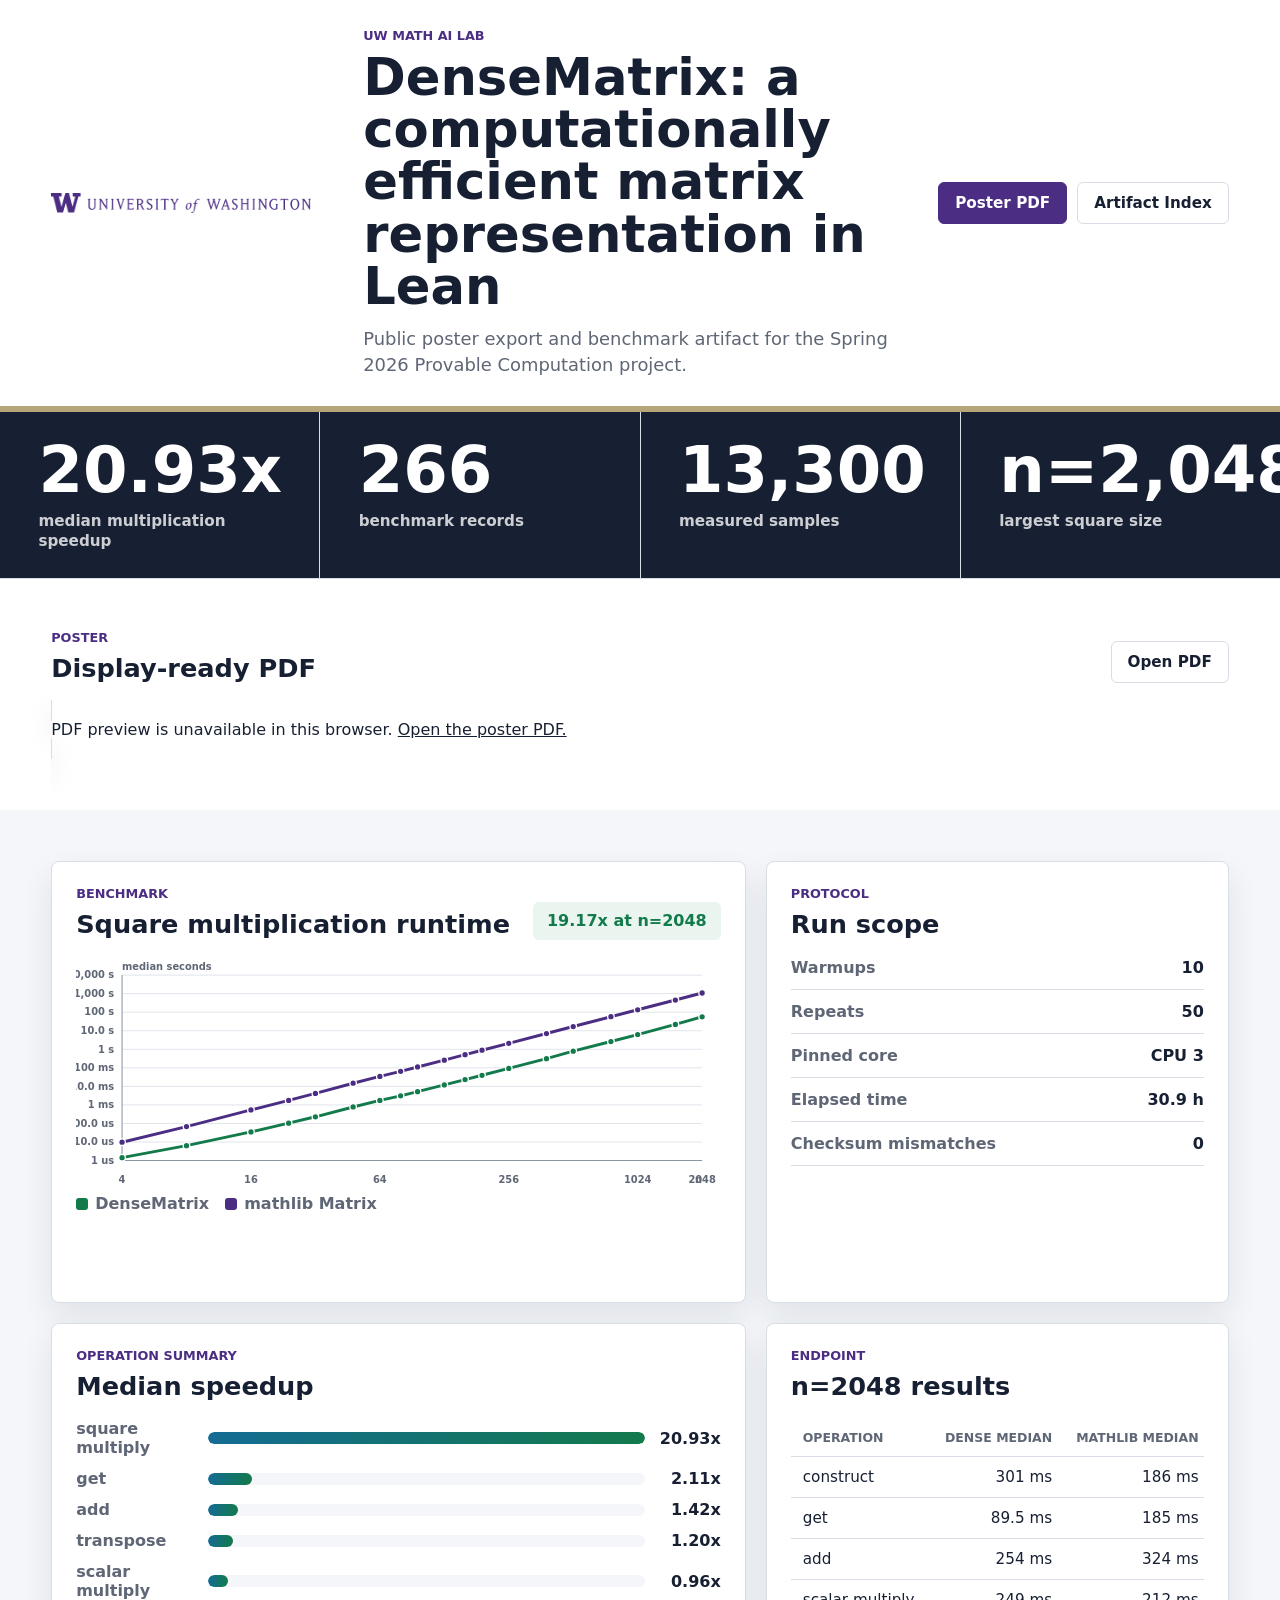
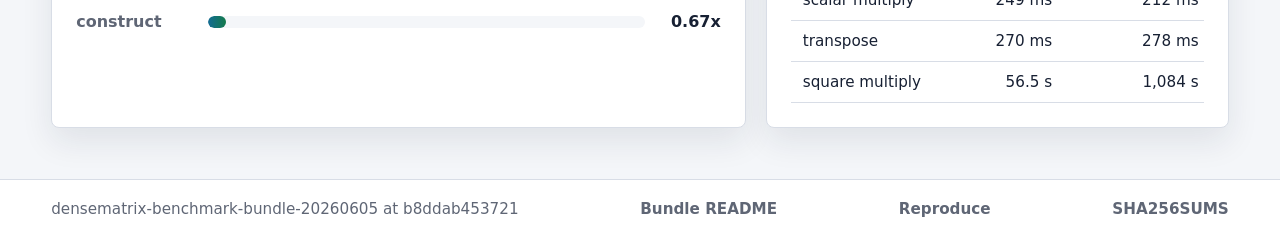
==== commit e97e03ed: "feat(viewer): optimize PDF viewing experience and formatting Force PDF viewer to open at page-width " ====
--- a/index.html
+++ b/index.html
@@ -22,7 +22,7 @@
         </p>
       </div>
       <nav class="header-actions" aria-label="Primary links">
-        <a class="button primary" href="./densematrix-poster-2026sp.pdf">Poster PDF</a>
+        <a class="button primary" href="./densematrix-poster-2026sp.pdf#zoom=page-width">Poster PDF</a>
         <a class="button" href="./artifact.html">Artifact Index</a>
       </nav>
     </header>
@@ -53,16 +53,16 @@
             <p class="eyebrow">Poster</p>
             <h2>Display-ready PDF</h2>
           </div>
-          <a class="button" href="./densematrix-poster-2026sp.pdf">Open PDF</a>
+          <a class="button" href="./densematrix-poster-2026sp.pdf#zoom=page-width">Open PDF</a>
         </div>
         <object
           class="pdf-object"
-          data="./densematrix-poster-2026sp.pdf"
+          data="./densematrix-poster-2026sp.pdf#zoom=page-width"
           type="application/pdf"
         >
           <p>
             PDF preview is unavailable in this browser.
-            <a href="./densematrix-poster-2026sp.pdf">Open the poster PDF.</a>
+            <a href="./densematrix-poster-2026sp.pdf#zoom=page-width">Open the poster PDF.</a>
           </p>
         </object>
       </section>
--- a/styles.css
+++ b/styles.css
@@ -91,7 +91,7 @@
 
 h2 {
   font-size: clamp(1.4rem, 2vw, 2rem);
-  line-height: 1.1;
+  line-height: 1.2;
 }
 
 .lead {
@@ -106,6 +106,10 @@
   color: var(--muted);
   font-size: 1rem;
   line-height: 1.6;
+}
+
+.panel > h2 {
+  margin-bottom: 8px;
 }
 
 .header-actions {
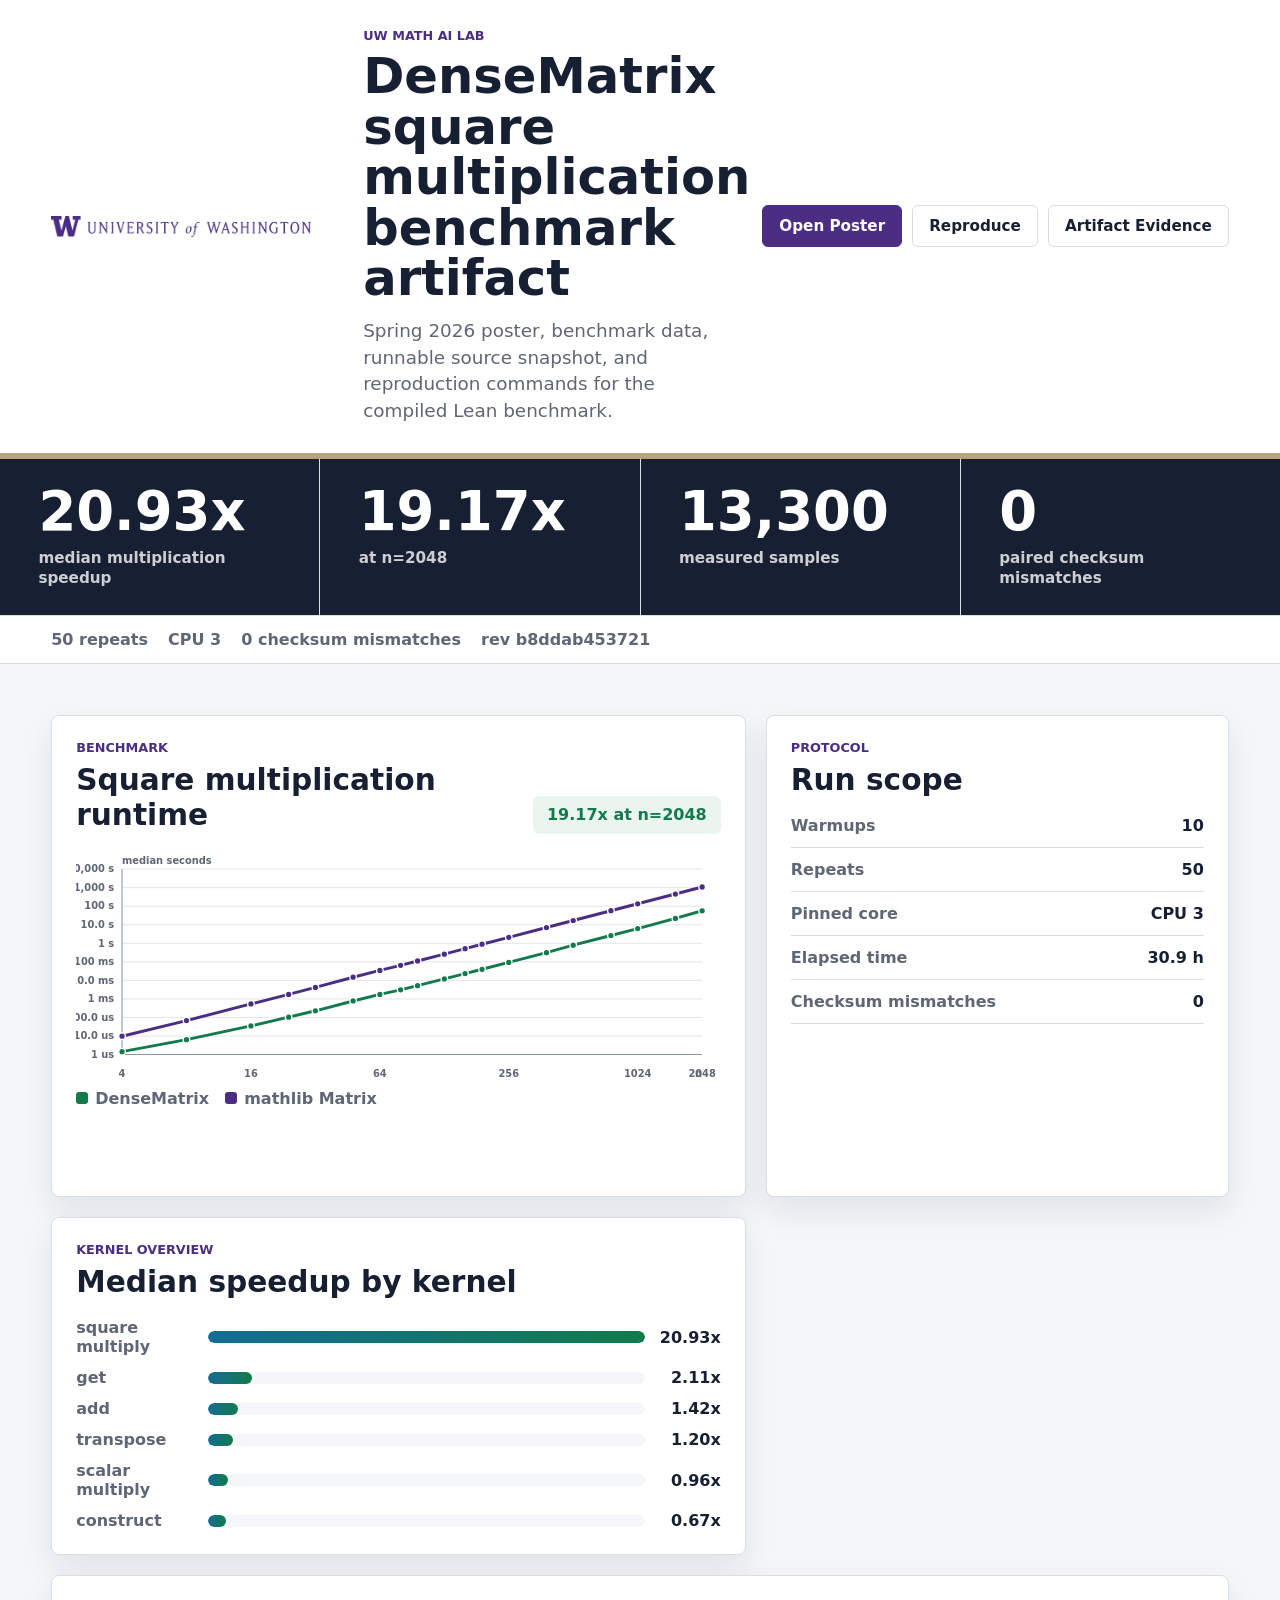
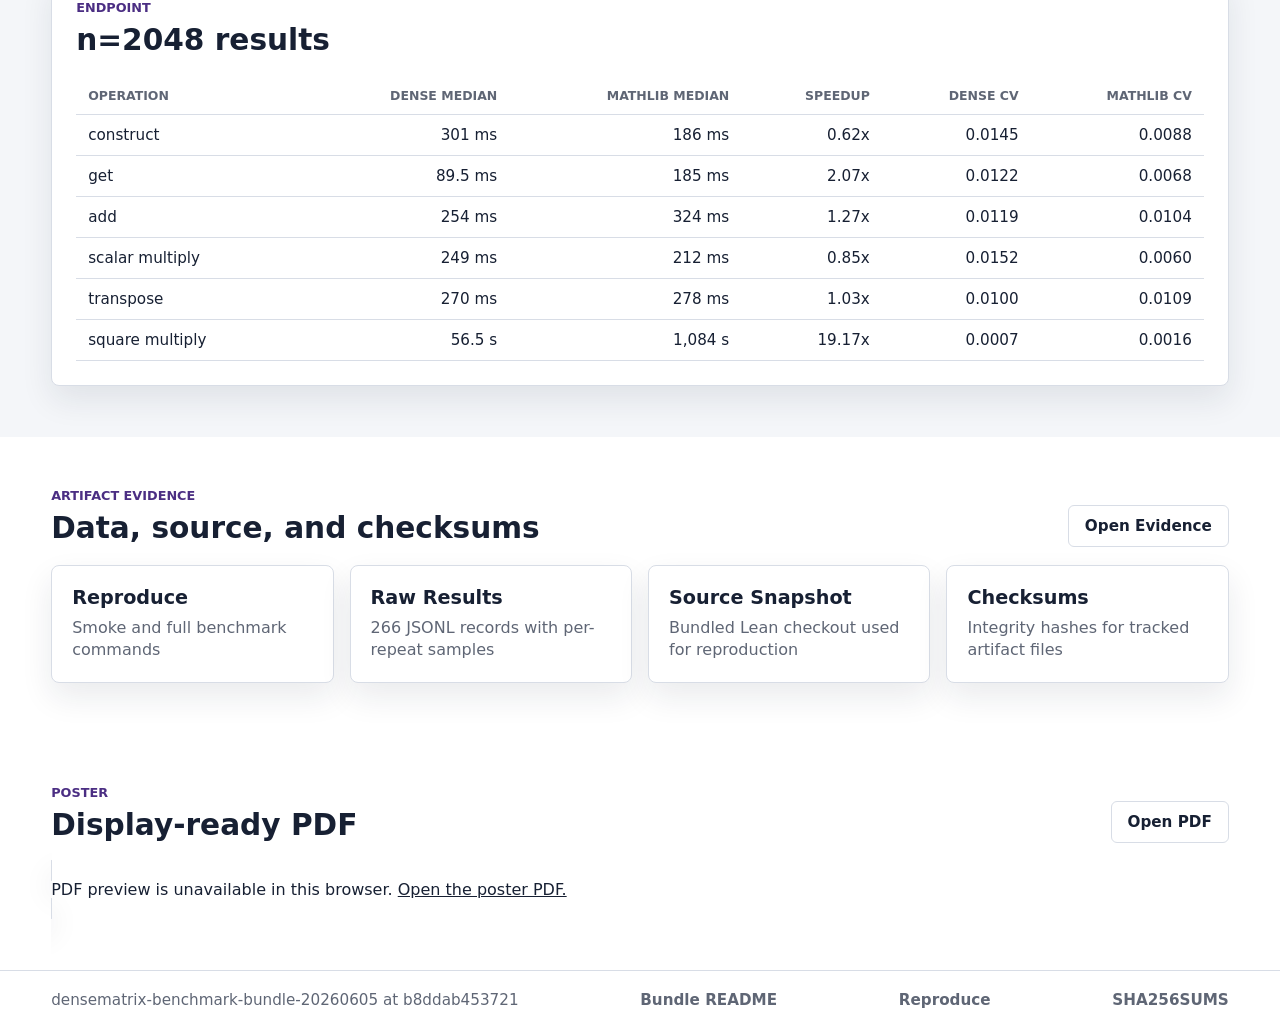
==== commit 9376e03d: "feat: redesign benchmark artifact and poster interface" ====
--- a/index.html
+++ b/index.html
@@ -15,15 +15,16 @@
       />
       <div class="header-copy">
         <p class="eyebrow">UW Math AI Lab</p>
-        <h1>DenseMatrix: a computationally efficient matrix representation in Lean</h1>
+        <h1>DenseMatrix square multiplication benchmark artifact</h1>
         <p class="lead">
-          Public poster export and benchmark artifact for the Spring 2026
-          Provable Computation project.
+          Spring 2026 poster, benchmark data, runnable source snapshot, and
+          reproduction commands for the compiled Lean benchmark.
         </p>
       </div>
       <nav class="header-actions" aria-label="Primary links">
-        <a class="button primary" href="./densematrix-poster-2026sp.pdf#zoom=page-width">Poster PDF</a>
-        <a class="button" href="./artifact.html">Artifact Index</a>
+        <a class="button primary" href="./densematrix-poster-2026sp.pdf#zoom=page-width">Open Poster</a>
+        <a class="button" href="./REPRODUCE.md">Reproduce</a>
+        <a class="button" href="./artifact.html">Artifact Evidence</a>
       </nav>
     </header>
 
@@ -34,41 +35,28 @@
           <strong>median multiplication speedup</strong>
         </div>
         <div class="metric">
-          <span id="metric-records">--</span>
-          <strong>benchmark records</strong>
+          <span id="metric-endpoint-summary">--x</span>
+          <strong>at n=2048</strong>
         </div>
         <div class="metric">
           <span id="metric-samples">--</span>
           <strong>measured samples</strong>
         </div>
         <div class="metric">
-          <span id="metric-max-n">--</span>
-          <strong>largest square size</strong>
+          <span id="metric-mismatches-summary">--</span>
+          <strong>paired checksum mismatches</strong>
         </div>
       </section>
 
-      <section class="poster-frame" aria-label="Poster preview">
-        <div class="section-heading">
-          <div>
-            <p class="eyebrow">Poster</p>
-            <h2>Display-ready PDF</h2>
-          </div>
-          <a class="button" href="./densematrix-poster-2026sp.pdf#zoom=page-width">Open PDF</a>
-        </div>
-        <object
-          class="pdf-object"
-          data="./densematrix-poster-2026sp.pdf#zoom=page-width"
-          type="application/pdf"
-        >
-          <p>
-            PDF preview is unavailable in this browser.
-            <a href="./densematrix-poster-2026sp.pdf#zoom=page-width">Open the poster PDF.</a>
-          </p>
-        </object>
+      <section class="evidence-strip" aria-label="Benchmark evidence">
+        <span id="evidence-repeats">-- repeats</span>
+        <span id="evidence-core">CPU --</span>
+        <span id="evidence-mismatches">-- checksum mismatches</span>
+        <span id="evidence-rev">rev --</span>
       </section>
 
       <section class="content-grid" aria-label="Benchmark details">
-        <article class="panel wide-panel">
+        <article class="panel chart-panel">
           <div class="section-heading">
             <div>
               <p class="eyebrow">Benchmark</p>
@@ -92,16 +80,64 @@
         </article>
 
         <article class="panel">
-          <p class="eyebrow">Operation summary</p>
-          <h2>Median speedup</h2>
+          <p class="eyebrow">Kernel overview</p>
+          <h2>Median speedup by kernel</h2>
           <div id="operation-summary" class="bar-list"></div>
         </article>
 
-        <article class="panel wide-panel">
+        <article class="panel full-panel">
           <p class="eyebrow">Endpoint</p>
           <h2>n=2048 results</h2>
           <div id="endpoint-table" class="table-wrap"></div>
         </article>
+      </section>
+
+      <section class="artifact-links" aria-label="Artifact evidence links">
+        <div class="section-heading">
+          <div>
+            <p class="eyebrow">Artifact evidence</p>
+            <h2>Data, source, and checksums</h2>
+          </div>
+          <a class="button" href="./artifact.html">Open Evidence</a>
+        </div>
+        <div class="download-grid compact-grid">
+          <a href="./REPRODUCE.md">
+            <strong>Reproduce</strong>
+            <span>Smoke and full benchmark commands</span>
+          </a>
+          <a href="./densematrix-benchmark-bundle-20260605/data/results.jsonl">
+            <strong>Raw Results</strong>
+            <span>266 JSONL records with per-repeat samples</span>
+          </a>
+          <a href="./densematrix-benchmark-bundle-20260605/repo/README.md">
+            <strong>Source Snapshot</strong>
+            <span>Bundled Lean checkout used for reproduction</span>
+          </a>
+          <a href="./SHA256SUMS">
+            <strong>Checksums</strong>
+            <span>Integrity hashes for tracked artifact files</span>
+          </a>
+        </div>
+      </section>
+
+      <section class="poster-frame" aria-label="Poster preview">
+        <div class="section-heading">
+          <div>
+            <p class="eyebrow">Poster</p>
+            <h2>Display-ready PDF</h2>
+          </div>
+          <a class="button" href="./densematrix-poster-2026sp.pdf#zoom=page-width">Open PDF</a>
+        </div>
+        <object
+          class="pdf-object"
+          data="./densematrix-poster-2026sp.pdf#zoom=page-width"
+          type="application/pdf"
+        >
+          <p>
+            PDF preview is unavailable in this browser.
+            <a href="./densematrix-poster-2026sp.pdf#zoom=page-width">Open the poster PDF.</a>
+          </p>
+        </object>
       </section>
     </main>
 
--- a/styles.css
+++ b/styles.css
@@ -84,13 +84,13 @@
 
 h1 {
   max-width: 1000px;
-  font-size: clamp(2rem, 4vw, 4.2rem);
+  font-size: 3.1rem;
   line-height: 1.02;
   font-weight: 850;
 }
 
 h2 {
-  font-size: clamp(1.4rem, 2vw, 2rem);
+  font-size: 1.85rem;
   line-height: 1.2;
 }
 
@@ -98,7 +98,7 @@
   max-width: 840px;
   margin-top: 14px;
   color: var(--muted);
-  font-size: clamp(1rem, 1.4vw, 1.25rem);
+  font-size: 1.15rem;
   line-height: 1.45;
 }
 
@@ -157,7 +157,7 @@
 
 .metric span {
   display: block;
-  font-size: clamp(2rem, 5vw, 4rem);
+  font-size: 3.4rem;
   line-height: 1;
   font-weight: 900;
 }
@@ -170,13 +170,31 @@
   line-height: 1.3;
 }
 
+.evidence-strip {
+  display: flex;
+  flex-wrap: wrap;
+  gap: 10px 20px;
+  align-items: center;
+  padding: 14px clamp(20px, 4vw, 64px);
+  border-bottom: 1px solid var(--line);
+  background: var(--paper);
+  color: var(--muted);
+  font-weight: 800;
+}
+
+.evidence-strip span {
+  min-width: 0;
+}
+
 .poster-frame,
+.artifact-links,
 .artifact-main,
 .content-grid {
   padding: clamp(20px, 4vw, 64px);
 }
 
-.poster-frame {
+.poster-frame,
+.artifact-links {
   background: var(--paper);
 }
 
@@ -213,8 +231,8 @@
   box-shadow: var(--shadow);
 }
 
-.wide-panel {
-  grid-column: span 1;
+.full-panel {
+  grid-column: 1 / -1;
 }
 
 .status-pill {
@@ -435,6 +453,101 @@
   line-height: 1.4;
 }
 
+.compact-grid {
+  grid-template-columns: repeat(4, minmax(0, 1fr));
+  margin-bottom: 0;
+}
+
+.evidence-panel {
+  min-width: 0;
+  margin-bottom: 20px;
+  padding: 24px;
+  border: 1px solid var(--line);
+  border-radius: 8px;
+  background: var(--paper);
+  box-shadow: var(--shadow);
+}
+
+.evidence-grid {
+  display: grid;
+  grid-template-columns: repeat(4, minmax(0, 1fr));
+  gap: 1px;
+  overflow: hidden;
+  margin: 18px 0;
+  padding: 0;
+  border: 1px solid var(--line);
+  border-radius: 8px;
+  background: var(--line);
+}
+
+.evidence-grid div {
+  min-width: 0;
+  padding: 16px;
+  background: var(--paper);
+}
+
+.evidence-grid dt {
+  color: var(--muted);
+  font-size: 0.78rem;
+  font-weight: 800;
+  text-transform: uppercase;
+}
+
+.evidence-grid dd {
+  margin: 7px 0 0;
+  color: var(--ink);
+  font-size: 1.2rem;
+  font-weight: 850;
+}
+
+.mono-value,
+.hash-list code,
+.command-line code {
+  font-family: ui-monospace, SFMono-Regular, Menlo, Consolas, monospace;
+}
+
+.hash-list {
+  display: grid;
+  gap: 10px;
+  margin-top: 18px;
+}
+
+.hash-list div {
+  display: grid;
+  gap: 6px;
+}
+
+.hash-list span {
+  color: var(--muted);
+  font-size: 0.82rem;
+  font-weight: 800;
+  text-transform: uppercase;
+}
+
+.hash-list code {
+  overflow-wrap: anywhere;
+}
+
+.command-line {
+  overflow-wrap: anywhere;
+  overflow-x: hidden;
+  margin: 18px 0 0;
+  padding: 14px;
+  border: 1px solid var(--line);
+  border-radius: 6px;
+  background: var(--wash);
+  white-space: pre-wrap;
+  word-break: break-word;
+}
+
+.command-line code {
+  padding: 0;
+  border: 0;
+  background: transparent;
+  font-size: 0.92rem;
+  white-space: inherit;
+}
+
 .site-footer {
   display: flex;
   flex-wrap: wrap;
@@ -459,16 +572,31 @@
     grid-template-columns: 1fr;
   }
 
+  h1 {
+    font-size: 2.7rem;
+  }
+
+  h2 {
+    font-size: 1.55rem;
+  }
+
   .header-actions {
     justify-content: start;
   }
 
-  .summary-band,
+  .summary-band {
+    grid-template-columns: repeat(2, minmax(0, 1fr));
+  }
+
   .content-grid,
   .download-grid {
     grid-template-columns: 1fr;
   }
 
+  .evidence-grid {
+    grid-template-columns: repeat(2, minmax(0, 1fr));
+  }
+
   .section-heading {
     align-items: start;
     flex-direction: column;
@@ -480,6 +608,62 @@
 }
 
 @media (max-width: 620px) {
+  .site-header {
+    gap: 20px;
+    padding: 22px 18px;
+  }
+
+  .uw-signature {
+    width: 210px;
+  }
+
+  h1 {
+    font-size: 2.05rem;
+    line-height: 1.08;
+  }
+
+  h2 {
+    font-size: 1.32rem;
+  }
+
+  .lead,
+  .body-copy {
+    font-size: 0.98rem;
+  }
+
+  .metric {
+    padding: 18px 16px;
+  }
+
+  .metric span {
+    font-size: 2.15rem;
+  }
+
+  .metric strong {
+    font-size: 0.82rem;
+  }
+
+  .evidence-strip {
+    padding: 12px 18px;
+    font-size: 0.9rem;
+  }
+
+  .poster-frame,
+  .artifact-links,
+  .artifact-main,
+  .content-grid {
+    padding: 20px 18px;
+  }
+
+  .panel,
+  .evidence-panel {
+    padding: 18px;
+  }
+
+  .pdf-object {
+    display: none;
+  }
+
   .bar-row {
     grid-template-columns: 1fr 56px;
   }
@@ -493,4 +677,18 @@
     flex-direction: column;
     align-items: stretch;
   }
-}
+
+  .download-grid a {
+    min-height: 104px;
+  }
+}
+
+@media (max-width: 380px) {
+  .metric span {
+    font-size: 1.9rem;
+  }
+
+  .metric strong {
+    font-size: 0.78rem;
+  }
+}
